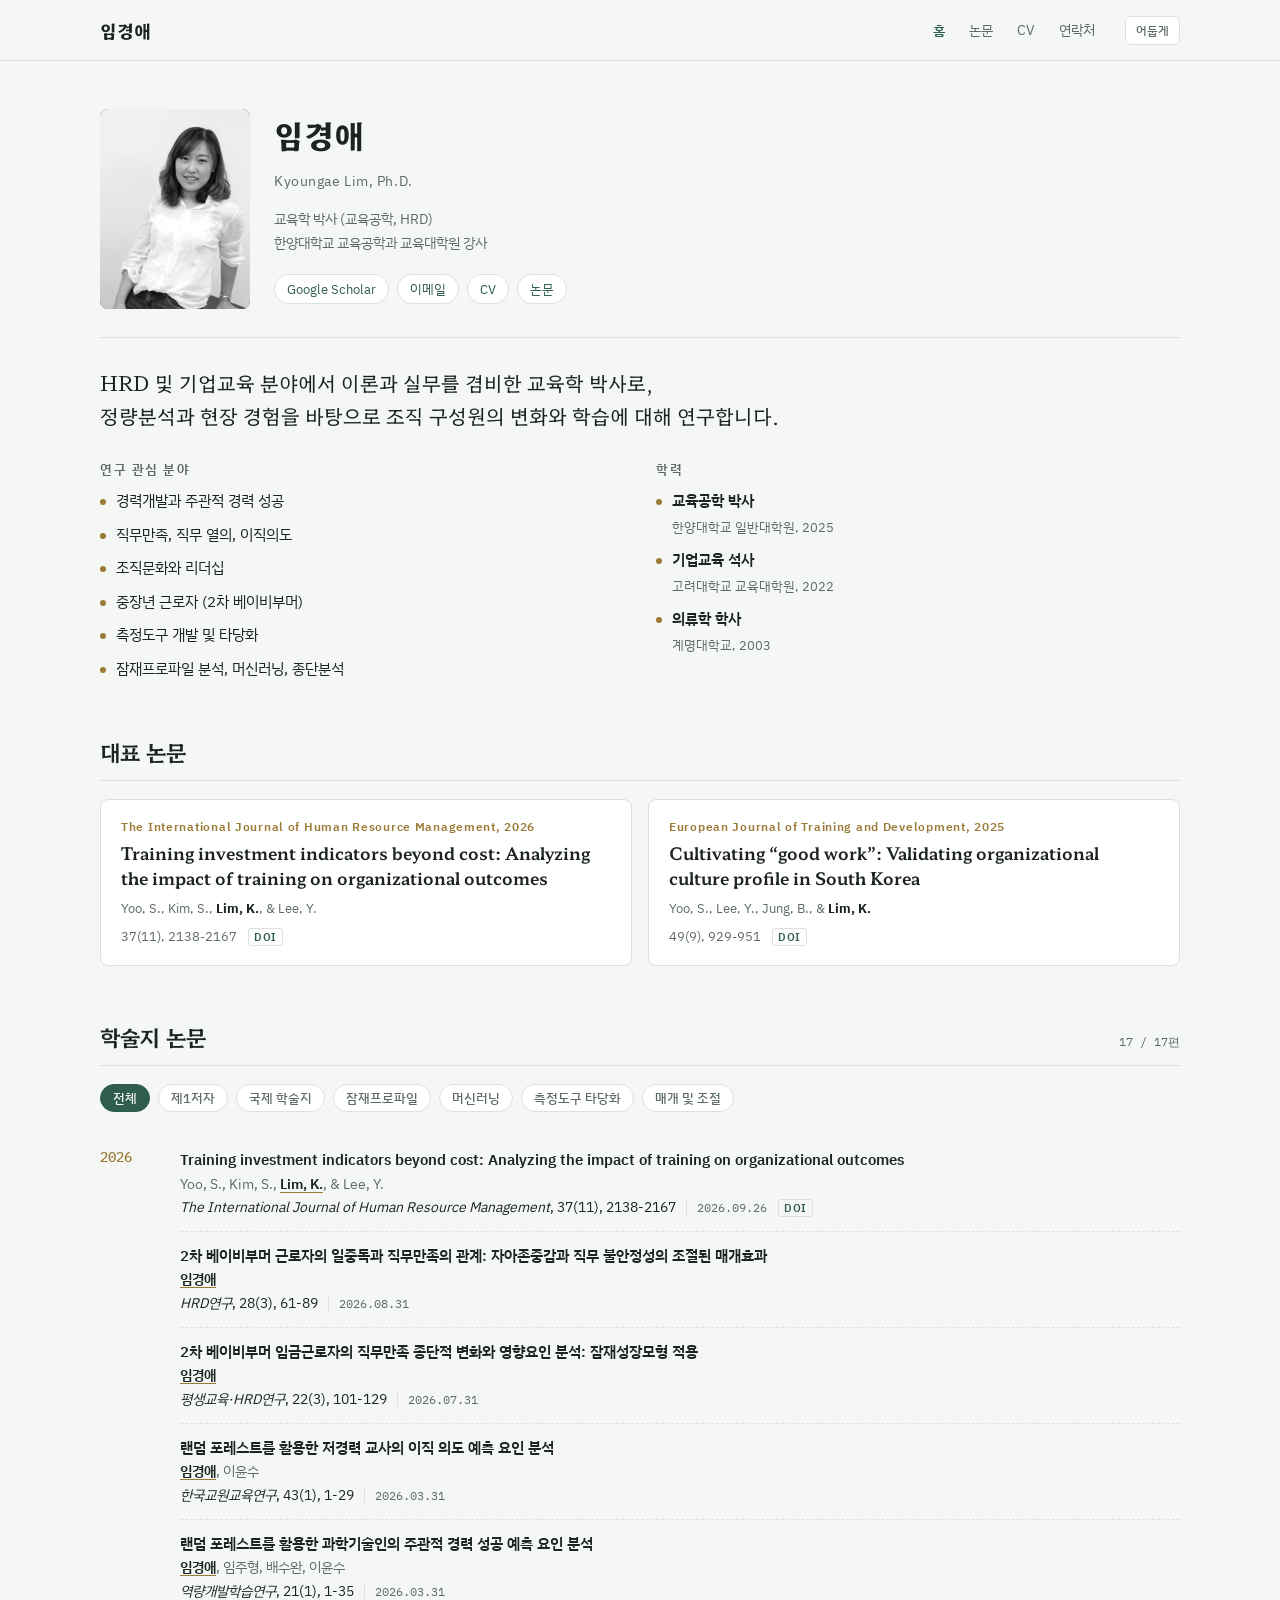
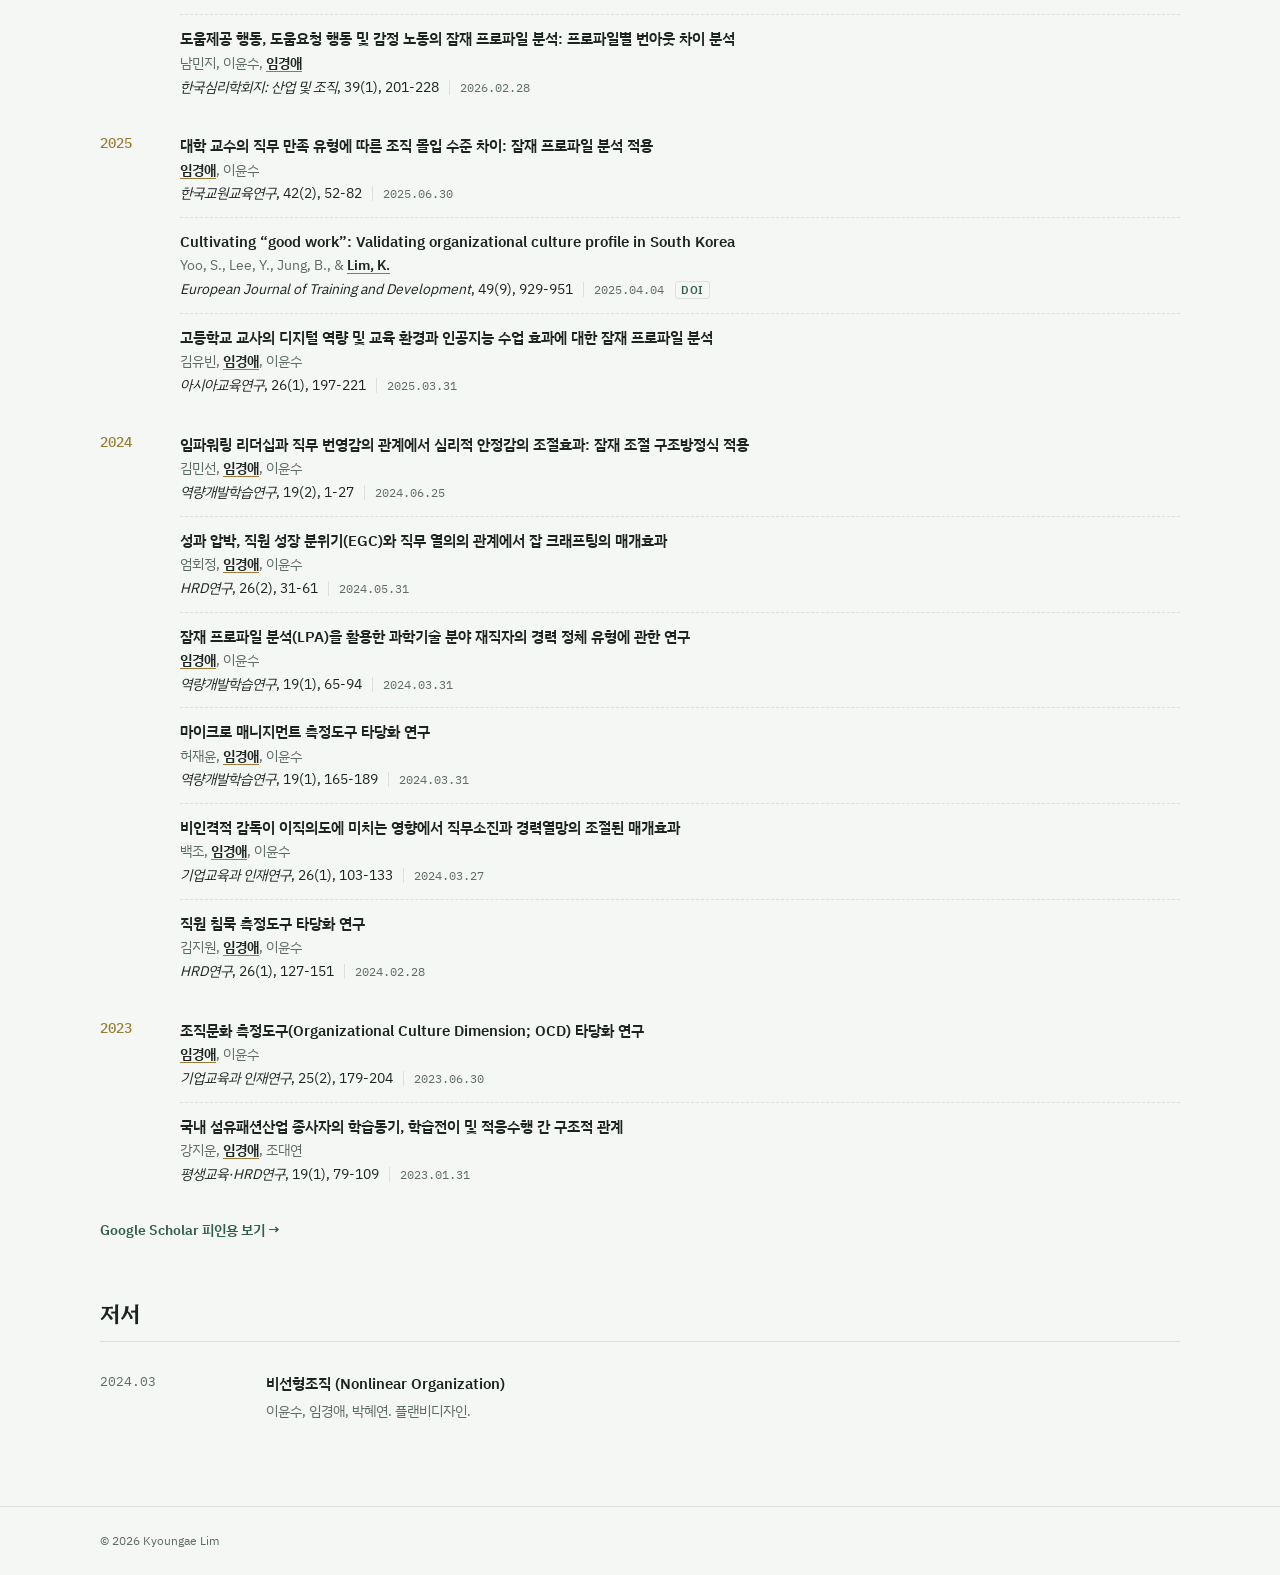
==== index.html @ 7d02fa30 "Fix international journal filter to flagged journals only Co-Authored-By: Claude Opus 5.5 <noreply@a" ====
<!doctype html>
<html lang="ko">
<head>
<meta charset="utf-8">
<meta name="viewport" content="width=device-width, initial-scale=1, viewport-fit=cover">
<title>임경애 Kyoungae Lim</title>
<meta name="description" content="임경애 박사 연구자 홈페이지. HRD, 경력개발, 조직문화를 양적 방법으로 연구합니다.">
<link rel="preconnect" href="https://fonts.googleapis.com">
<link rel="preconnect" href="https://fonts.gstatic.com" crossorigin>
<link rel="stylesheet" href="https://fonts.googleapis.com/css2?family=Hahmlet:wght@400;600;700&family=IBM+Plex+Sans+KR:wght@400;500;600&family=IBM+Plex+Mono:wght@400;500&display=swap">
<link rel="stylesheet" href="assets/style.css?v=20261023d">
</head>
<body>
<header class="site-head gutter">
  <div class="inner">
    <a class="brand" href="index.html">임경애</a>
    <nav class="menu" aria-label="주 메뉴">
      <a href="index.html" aria-current="page">홈</a>
      <a href="publications.html">논문</a>
      <a href="cv.html">CV</a>
      <a href="contact.html">연락처</a>
    </nav>
    <button class="theme-btn" id="theme-btn" type="button">어둡게</button>
  </div>
</header>

<main class="gutter">
  <div class="inner stack">
    <div class="hero">
      <div class="card">
        <div class="photo"><img src="assets/me.jpg?v=20261023d" alt="임경애 사진"></div>
        <h1>임경애</h1>
        <div class="en">Kyoungae Lim, Ph.D.</div>
        <p class="role">교육학 박사 (교육공학, HRD)<br>한양대학교 교육공학과 교육대학원 강사</p>
        <div class="links">
          <a href="https://scholar.google.com/citations?hl=ko&amp;user=kr7vKHcAAAAJ" target="_blank" rel="noopener">Google Scholar</a>
          <a href="contact.html">이메일</a>
          <a href="cv.html">CV</a>
          <a href="publications.html">논문</a>
        </div>
      </div>

      <div class="bio">
        <p class="lead">HRD 및 기업교육 분야에서 이론과 실무를 겸비한 교육학 박사로,<br>정량분석과 현장 경험을 바탕으로 조직 구성원의 변화와 학습에 대해 연구합니다.</p>
        <div class="two">
          <div>
            <h3>연구 관심 분야</h3>
            <ul class="plain">
              <li>경력개발과 주관적 경력 성공</li>
              <li>직무만족, 직무 열의, 이직의도</li>
              <li>조직문화와 리더십</li>
              <li>중장년 근로자 (2차 베이비부머)</li>
              <li>측정도구 개발 및 타당화</li>
              <li>잠재프로파일 분석, 머신러닝, 종단분석</li>
            </ul>
          </div>
          <div>
            <h3>학력</h3>
            <ul class="plain edu">
              <li><b>교육공학 박사</b><span>한양대학교 일반대학원, 2025</span></li>
              <li><b>기업교육 석사</b><span>고려대학교 교육대학원, 2022</span></li>
              <li><b>의류학 학사</b><span>계명대학교, 2003</span></li>
            </ul>
          </div>
        </div>
      </div>
    </div>

    <section id="featured-pubs">
      <h2>대표 논문</h2>
      <div class="featured" id="featured"></div>
    </section>

    <section id="all-pubs">
      <h2>학술지 논문 <span class="count" id="pub-count"></span></h2>
      <div class="filters" role="group" aria-label="논문 거르기" id="filters"></div>
      <div id="pub-list"></div>
      <a class="more" href="https://scholar.google.com/citations?hl=ko&amp;user=kr7vKHcAAAAJ" target="_blank" rel="noopener">Google Scholar 피인용 보기 →</a>
    </section>

    <section id="books">
      <h2>저서</h2>
      <ul class="rows">
        <li class="row"><div class="when">2024.03</div><div class="what"><b>비선형조직 (Nonlinear Organization)</b><p>이윤수, 임경애, 박혜연. 플랜비디자인.</p></div></li>
      </ul>
    </section>

  </div>
</main>

<footer class="site-foot gutter"><div class="inner">© 2026 Kyoungae Lim</div></footer>
<script src="assets/site.js?v=20261023d"></script>
</body>
</html>
---- assets/style.css ----
/* 임경애 연구자 홈페이지 공통 스타일
   Layout: 상단 고정 메뉴 + 페이지별 본문, 홈은 왼쪽 프로필 카드와 오른쪽 소개 */
:root{
  --bg:#f5f7f5; --surface:#ffffff; --fg:#1b2420; --muted:#5d6b65; --line:#dbe2de;
  --accent:#2f5d50; --accent-soft:#e3ece8; --mark:#9a7a35;
  --display:"Hahmlet","Nanum Myeongjo",Georgia,serif;
  --body:"IBM Plex Sans KR","Apple SD Gothic Neo","Malgun Gothic",system-ui,sans-serif;
  --mono:"IBM Plex Mono",ui-monospace,Consolas,monospace;
}
@media (prefers-color-scheme:dark){:root:not([data-theme="light"]){
  --bg:#121815; --surface:#18201c; --fg:#e4ebe7; --muted:#9aaaa2; --line:#2a3530;
  --accent:#8cc4b2; --accent-soft:#1f2e28; --mark:#d2b06a; color-scheme:dark}}
:root[data-theme="dark"]{
  --bg:#121815; --surface:#18201c; --fg:#e4ebe7; --muted:#9aaaa2; --line:#2a3530;
  --accent:#8cc4b2; --accent-soft:#1f2e28; --mark:#d2b06a; color-scheme:dark}

*{box-sizing:border-box}
html{-webkit-text-size-adjust:100%}
body{margin:0;background:var(--bg);color:var(--fg);font-family:var(--body);font-size:15px;line-height:1.7}
img{max-width:100%}
a{color:var(--accent)}
a:focus-visible,button:focus-visible{outline:2px solid var(--accent);outline-offset:2px;border-radius:3px}
.gutter{padding-left:max(16px,env(safe-area-inset-left,0px));padding-right:max(16px,env(safe-area-inset-right,0px))}
.inner{max-width:1080px;margin:0 auto}

/* 상단 메뉴 */
.site-head{position:sticky;top:0;z-index:5;background:var(--bg);border-bottom:1px solid var(--line);padding-top:env(safe-area-inset-top,0px)}
.site-head .inner{display:flex;align-items:center;gap:20px;min-height:60px;flex-wrap:wrap}
.brand{font-family:var(--display);font-weight:700;font-size:18px;color:var(--fg);text-decoration:none}
.menu{display:flex;gap:4px;margin-left:auto;flex-wrap:wrap}
.menu a{color:var(--muted);text-decoration:none;font-size:14px;padding:6px 10px;border-radius:6px}
.menu a:hover{color:var(--fg);background:var(--accent-soft)}
.menu a[aria-current="page"]{color:var(--accent);font-weight:600}
.theme-btn{border:1px solid var(--line);background:var(--surface);color:var(--muted);border-radius:6px;font:500 12px var(--body);padding:5px 10px;cursor:pointer}
.theme-btn:hover{color:var(--accent);border-color:var(--accent)}

main{padding-block:48px 72px}
.page-title{margin:0 0 8px;font-family:var(--display);font-size:32px;font-weight:700;text-wrap:balance}
.page-sub{margin:0 0 36px;color:var(--muted)}
h2{margin:0 0 18px;font-family:var(--display);font-size:22px;font-weight:600;display:flex;align-items:baseline;gap:12px;padding-bottom:10px;border-bottom:1px solid var(--line);text-wrap:balance}
h2 .count{margin-left:auto;font:400 12px var(--mono);color:var(--muted)}
.stack{display:flex;flex-direction:column;gap:52px}

/* 홈: 위쪽 가로 프로필 띠 + 아래 논문 */
.hero{display:grid;grid-template-columns:minmax(0,1fr);gap:28px}
.card{display:grid;grid-template-columns:150px minmax(0,1fr);column-gap:24px;row-gap:4px;align-items:center;padding-bottom:28px;border-bottom:1px solid var(--line)}
.card .photo{grid-row:span 4}
.card .links{justify-content:flex-start}
.photo{width:150px;height:200px;border-radius:8px;object-fit:cover;background:var(--accent);color:var(--bg);display:grid;place-items:center;font-family:var(--display);font-size:44px;font-weight:700;overflow:hidden}
.photo img{width:100%;height:100%;object-fit:cover;object-position:center top}
.card h1{margin:0;font-family:var(--display);font-size:32px;line-height:1.25;display:flex;align-items:baseline;gap:12px;flex-wrap:wrap}
.card .en{color:var(--muted);font-size:14px;letter-spacing:.04em}
.card .role{margin:0;font-size:14px;color:var(--muted)}
.links{display:flex;flex-wrap:wrap;justify-content:center;gap:8px;margin-top:4px}
.links a{font-size:13px;text-decoration:none;border:1px solid var(--line);background:var(--surface);border-radius:999px;padding:3px 12px}
.links a:hover{border-color:var(--accent)}
.bio p{margin:0 0 14px;max-width:38em;font-size:16px}
.bio .lead{font-family:var(--display);font-size:20px;line-height:1.65}
.two{display:grid;grid-template-columns:1fr 1fr;gap:32px;margin-top:28px}
.two h3{margin:0 0 10px;font:600 13px var(--body);letter-spacing:.12em;color:var(--muted)}
.plain{list-style:none;margin:0;padding:0;display:flex;flex-direction:column;gap:8px}
.plain li{padding-left:16px;position:relative}
.plain li::before{content:"";position:absolute;left:0;top:.75em;width:6px;height:6px;border-radius:50%;background:var(--mark)}
.edu li b{display:block;font-weight:600}
.edu li span{font-size:13px;color:var(--muted)}
.research{display:grid;grid-template-columns:repeat(2,minmax(0,1fr));gap:16px}
.research article{background:var(--surface);border:1px solid var(--line);border-radius:8px;padding:18px 20px}
.research h3{margin:0 0 6px;font-family:var(--display);font-size:17px;font-weight:600}
.research p{margin:0;font-size:14px;color:var(--muted)}
.more{display:inline-block;margin-top:14px;font-size:14px;font-weight:600;text-decoration:none}

/* 논문 */
.filters{display:flex;flex-wrap:wrap;gap:8px;margin-bottom:18px}
.chip{font:500 13px var(--body);border:1px solid var(--line);background:var(--surface);color:var(--muted);border-radius:999px;padding:4px 12px;cursor:pointer}
.chip[aria-pressed="true"]{background:var(--accent);border-color:var(--accent);color:var(--bg)}
.year-group{display:grid;grid-template-columns:64px minmax(0,1fr);gap:16px;padding-block:6px}
.year{font:500 14px var(--mono);color:var(--mark);padding-top:12px}
.pubs{list-style:none;margin:0;padding:0;display:flex;flex-direction:column}
.pub{padding:12px 0;border-bottom:1px dashed var(--line)}
.pub:last-child{border-bottom:0}
.pub .t{font-weight:600;line-height:1.55}
.pub .a{font-size:14px;color:var(--muted)}
.pub .a strong{color:var(--fg);font-weight:600;text-decoration:underline;text-decoration-color:var(--mark);text-underline-offset:3px}
.pub .j{font-size:14px;font-variant-numeric:tabular-nums}
.pub .d{font:400 12px var(--mono);color:var(--muted);margin-left:10px;padding-left:10px;border-left:1px solid var(--line)}
.doi{font:600 11px var(--body);letter-spacing:.06em;text-decoration:none;margin-left:8px;border:1px solid var(--line);border-radius:3px;padding:0 5px}
.doi:hover{border-color:var(--accent)}
.tags{display:inline-flex;gap:6px;flex-wrap:wrap;margin-left:6px;vertical-align:1px}
.tag{font:500 11px var(--body);color:var(--accent);background:var(--accent-soft);padding:1px 7px;border-radius:3px}
.featured{display:grid;grid-template-columns:repeat(2,minmax(0,1fr));gap:16px}
.featured article{border:1px solid var(--line);border-radius:8px;background:var(--surface);padding:18px 20px;display:flex;flex-direction:column;gap:6px}
.featured .jn{font:600 12px var(--body);letter-spacing:.06em;color:var(--mark)}
.featured .t{font-family:var(--display);font-weight:600;font-size:17px;line-height:1.45}
.featured .a{font-size:13px;color:var(--muted)}
.featured .a strong{color:var(--fg)}
.empty{color:var(--muted);font-size:14px;padding:12px 0}

/* CV 목록 */
.rows{list-style:none;margin:0;padding:0;display:flex;flex-direction:column}
.row{display:grid;grid-template-columns:150px minmax(0,1fr);gap:16px;padding:11px 0;border-bottom:1px solid var(--line)}
.row:last-child{border-bottom:0}
.when{font:400 13px var(--mono);color:var(--muted);padding-top:2px;font-variant-numeric:tabular-nums}
.what b{font-weight:600}
.what p{margin:2px 0 0;font-size:14px;color:var(--muted)}
.what ul{margin:4px 0 0;padding-left:18px;font-size:14px;color:var(--muted)}
.badge{font:500 11px var(--body);color:var(--mark);border:1px solid var(--mark);border-radius:3px;padding:0 6px;margin-left:6px;vertical-align:2px;white-space:nowrap}
.cv-layout{display:grid;grid-template-columns:180px minmax(0,1fr);gap:48px}
.toc{position:sticky;top:84px;align-self:start}
.toc ul{list-style:none;margin:0;padding:0;border-left:1px solid var(--line)}
.toc a{display:block;padding:3px 0 3px 14px;margin-left:-1px;border-left:2px solid transparent;color:var(--muted);text-decoration:none;font-size:14px}
.toc a:hover{color:var(--fg);border-left-color:var(--accent)}
section{scroll-margin-top:84px}

/* 연락처 */
.contact-box{display:flex;flex-direction:column;gap:14px;max-width:560px}
.contact-row{display:grid;grid-template-columns:90px minmax(0,1fr);gap:12px;align-items:center;padding:14px 18px;border:1px solid var(--line);border-radius:8px;background:var(--surface)}
.contact-row .k{font:600 12px var(--body);letter-spacing:.1em;color:var(--muted)}
.contact-row .v{font-family:var(--mono);font-size:14px;display:flex;gap:10px;align-items:center;flex-wrap:wrap;word-break:break-all}
.copy{font:500 11px var(--body);border:1px solid var(--line);background:var(--bg);color:var(--muted);border-radius:4px;padding:2px 8px;cursor:pointer}
.copy:hover{color:var(--accent);border-color:var(--accent)}

.site-foot{border-top:1px solid var(--line);padding-block:24px;font-size:12px;color:var(--muted)}

@media (max-width:860px){
  .cv-layout{grid-template-columns:minmax(0,1fr);gap:24px}
  .toc{position:static}
  .toc ul{display:flex;flex-wrap:wrap;gap:6px;border-left:0}
  .toc a{border:1px solid var(--line);border-radius:999px;padding:2px 10px;margin:0;font-size:13px}
}
@media (max-width:600px){
  .two,.research,.featured{grid-template-columns:minmax(0,1fr)}
  .card{grid-template-columns:96px minmax(0,1fr);column-gap:16px}
  .photo{width:96px;height:128px}
  .card h1{font-size:26px}
  .row{grid-template-columns:minmax(0,1fr);gap:2px}
  .year-group{grid-template-columns:minmax(0,1fr);gap:0}
  .year{padding-top:4px}
  .menu{margin-left:0;width:100%}
  .site-head .inner{padding-block:8px;gap:4px}
  .page-title{font-size:28px}
}
@media (prefers-reduced-motion:no-preference){html{scroll-behavior:smooth}}
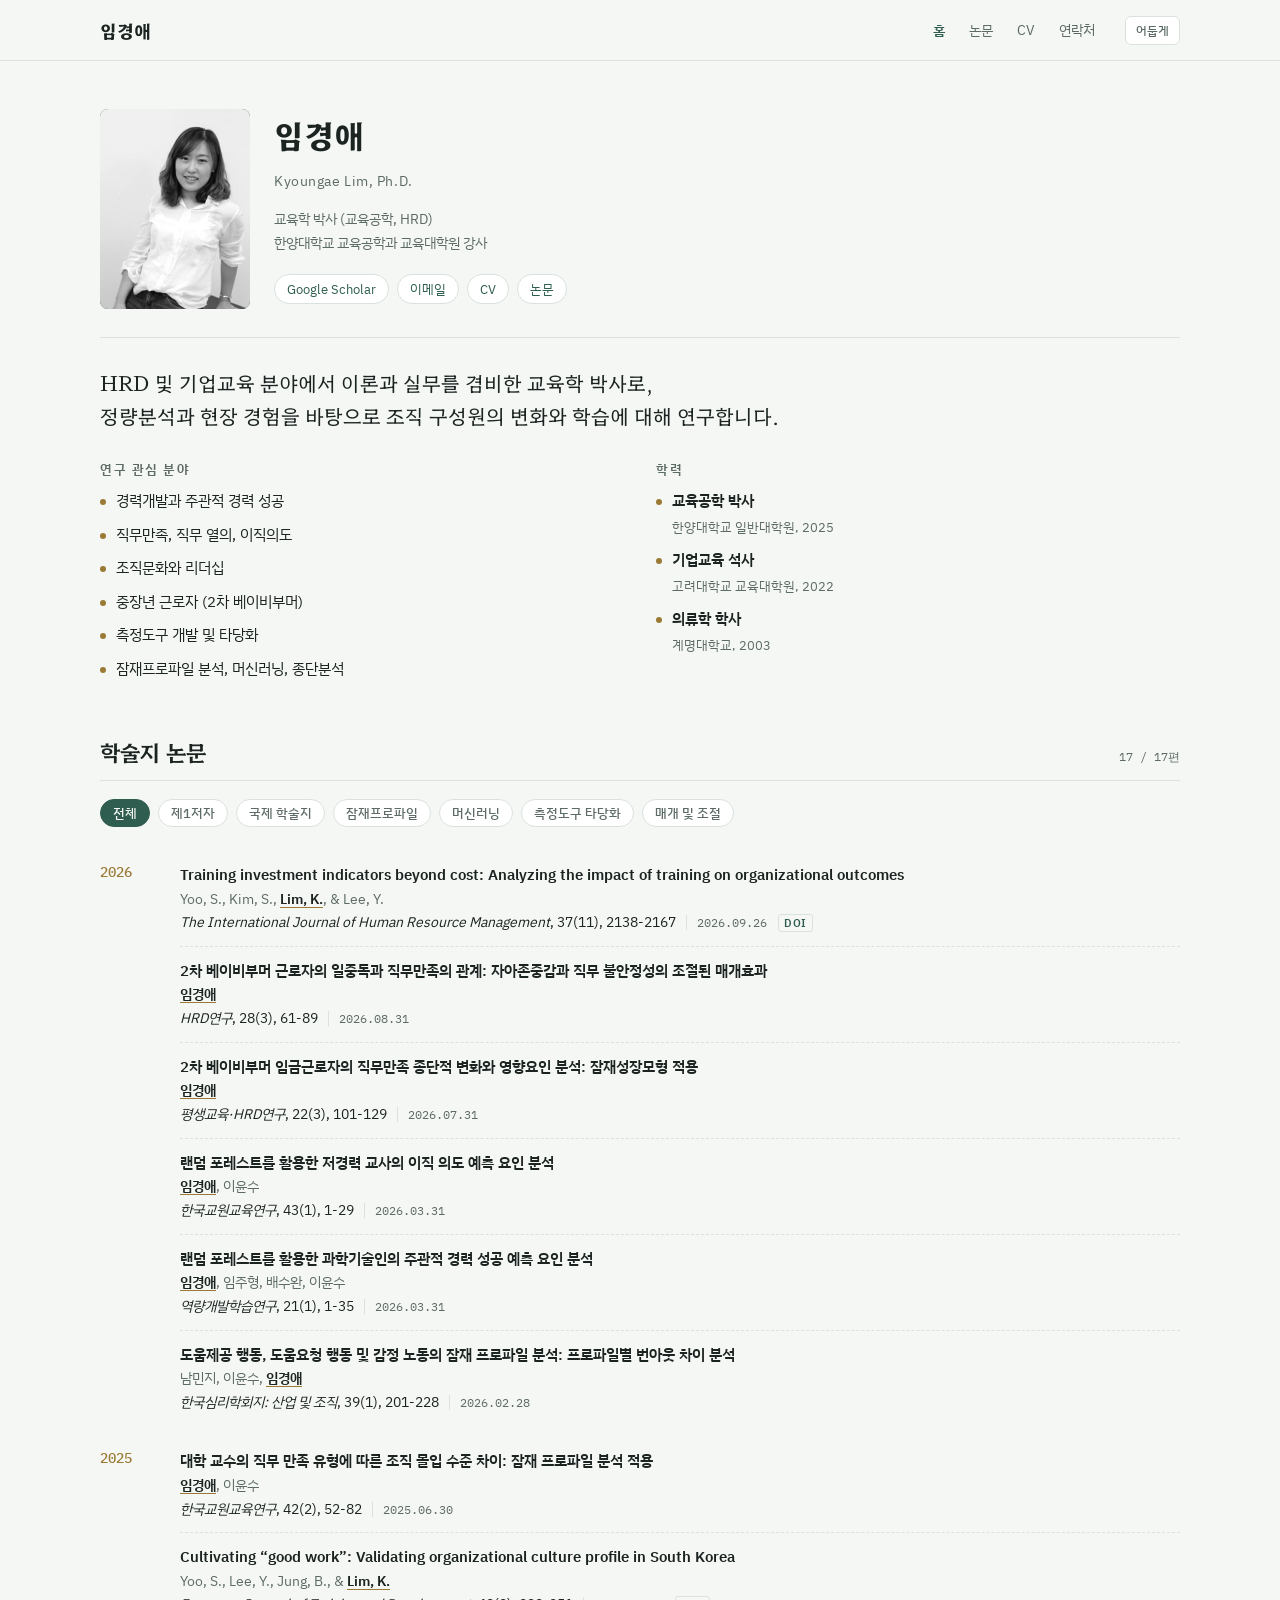
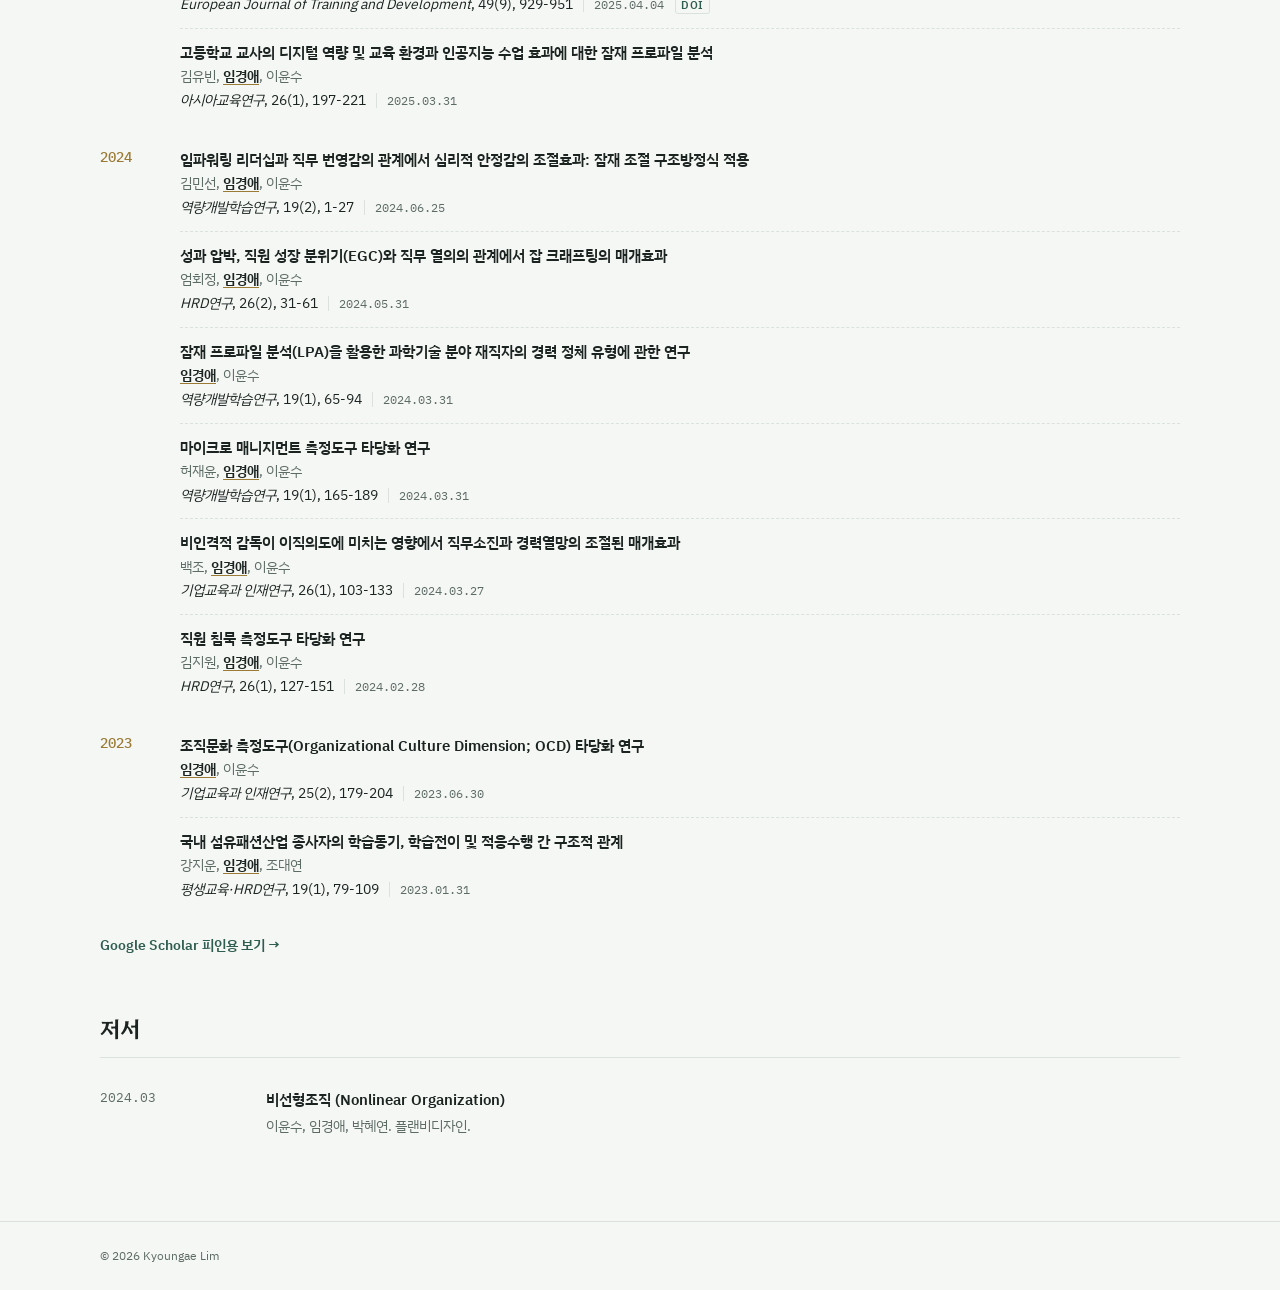
==== commit 37787f75: "Remove featured publications section from home Co-Authored-By: Claude Opus 5.5 <noreply@anthropic.co" ====
--- a/index.html
+++ b/index.html
@@ -66,11 +66,6 @@
       </div>
     </div>
 
-    <section id="featured-pubs">
-      <h2>대표 논문</h2>
-      <div class="featured" id="featured"></div>
-    </section>
-
     <section id="all-pubs">
       <h2>학술지 논문 <span class="count" id="pub-count"></span></h2>
       <div class="filters" role="group" aria-label="논문 거르기" id="filters"></div>
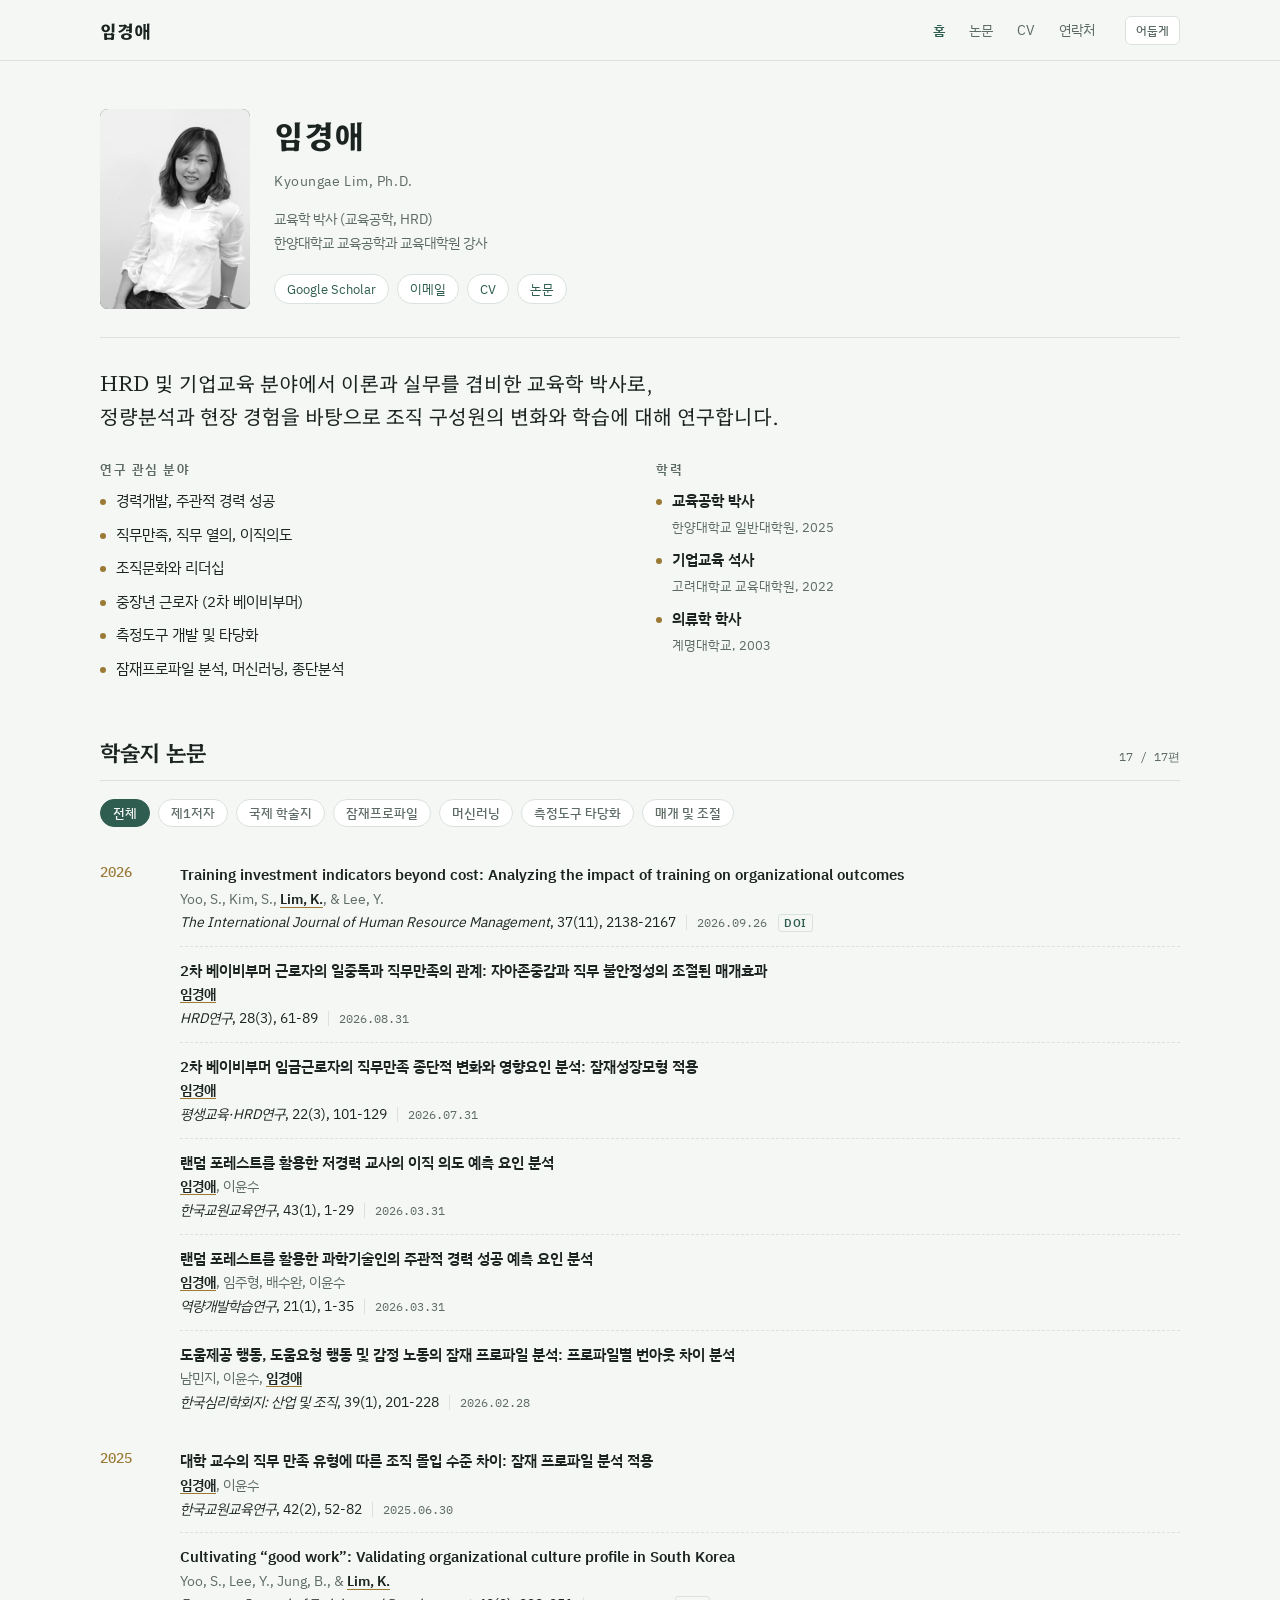
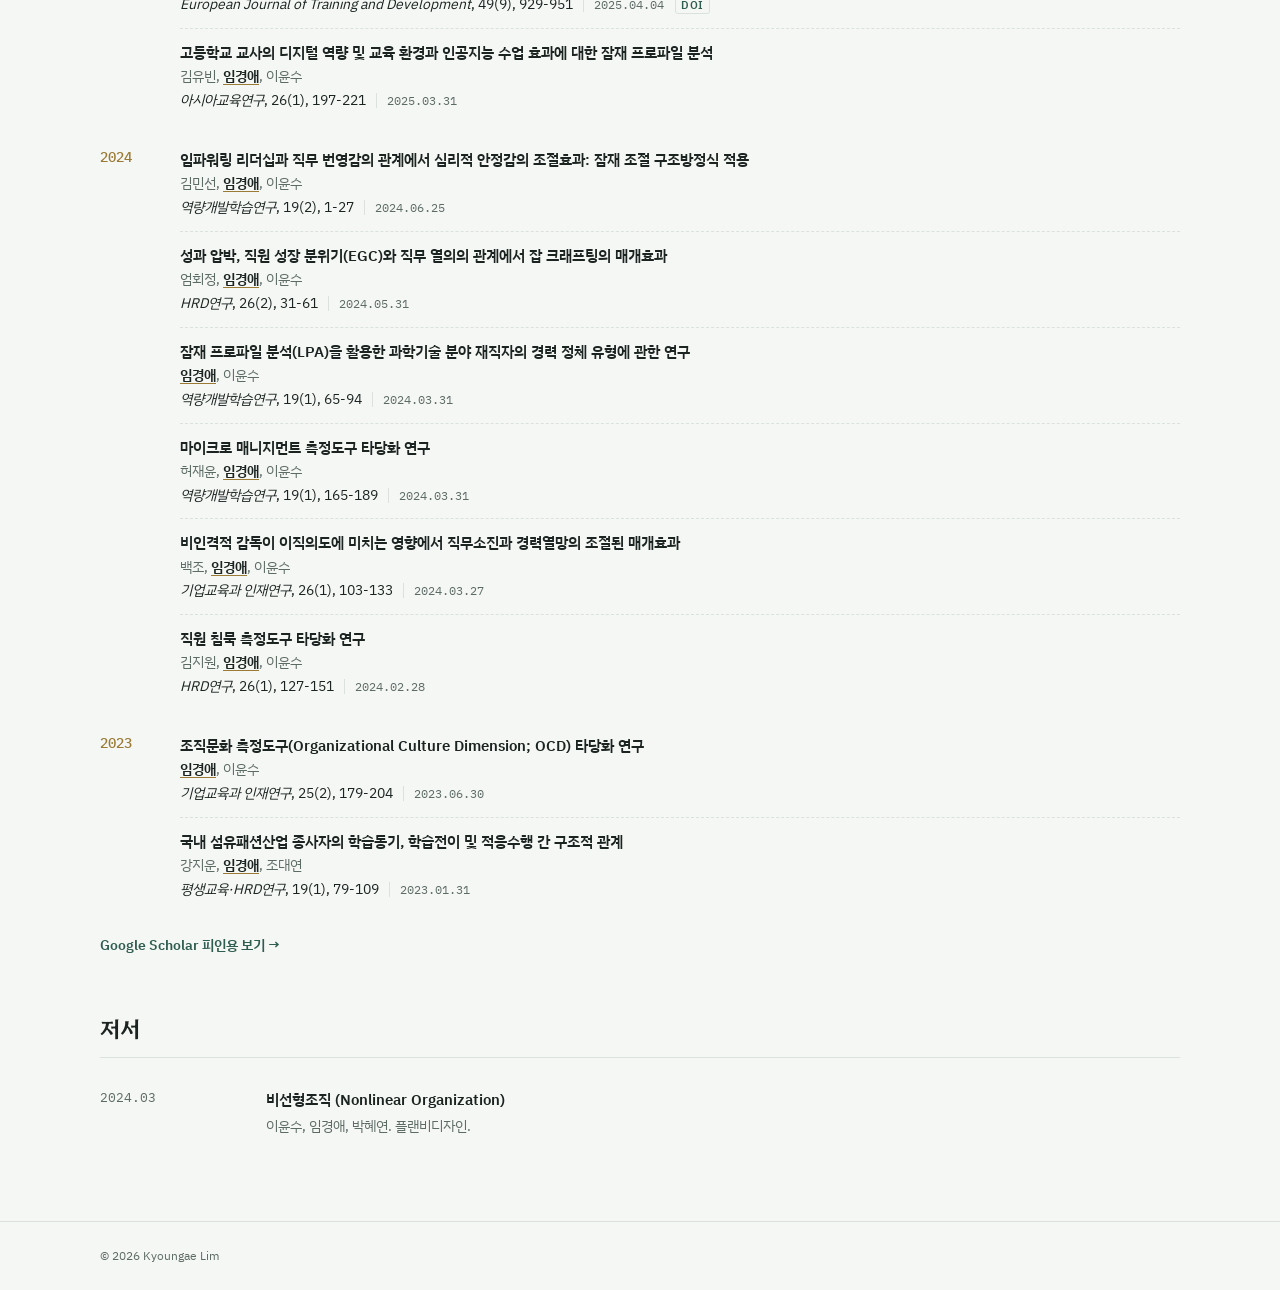
==== commit e08a9424: "Update index.html" ====
--- a/index.html
+++ b/index.html
@@ -46,7 +46,7 @@
           <div>
             <h3>연구 관심 분야</h3>
             <ul class="plain">
-              <li>경력개발과 주관적 경력 성공</li>
+              <li>경력개발, 주관적 경력 성공</li>
               <li>직무만족, 직무 열의, 이직의도</li>
               <li>조직문화와 리더십</li>
               <li>중장년 근로자 (2차 베이비부머)</li>
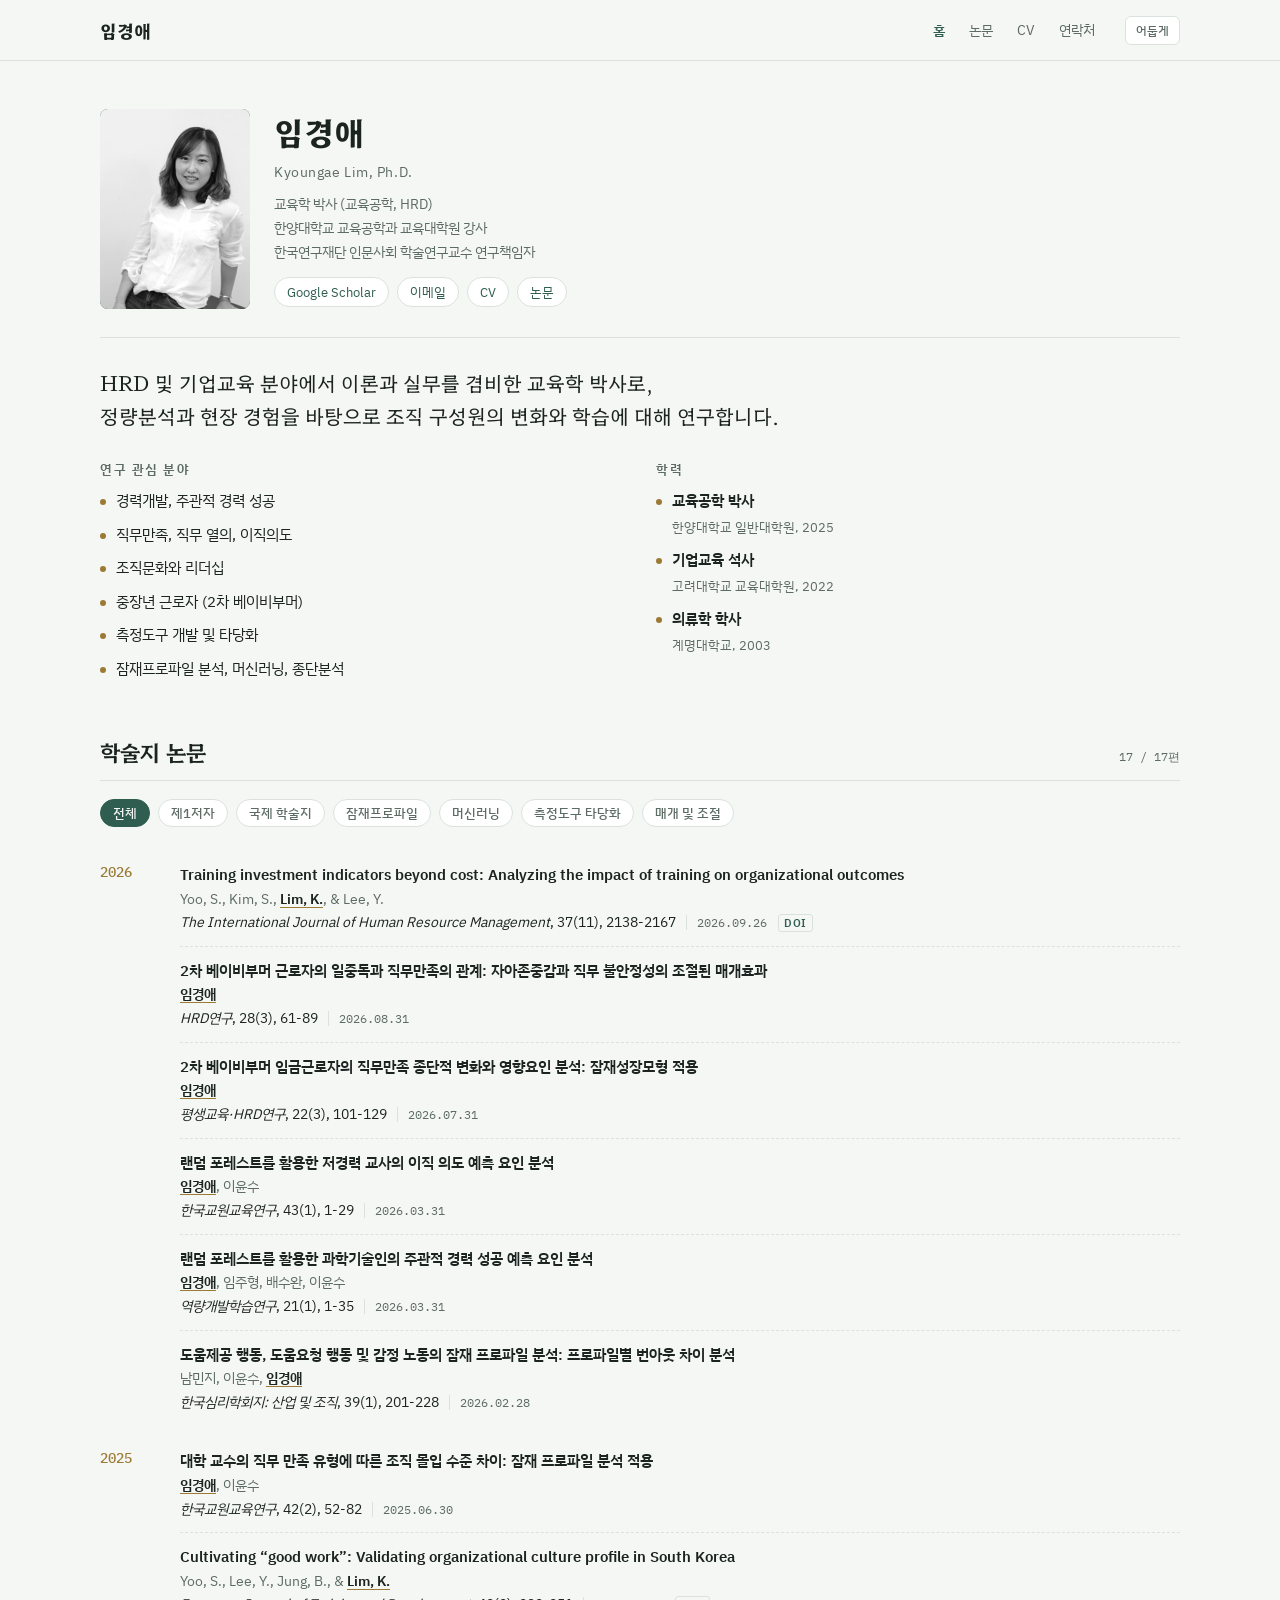
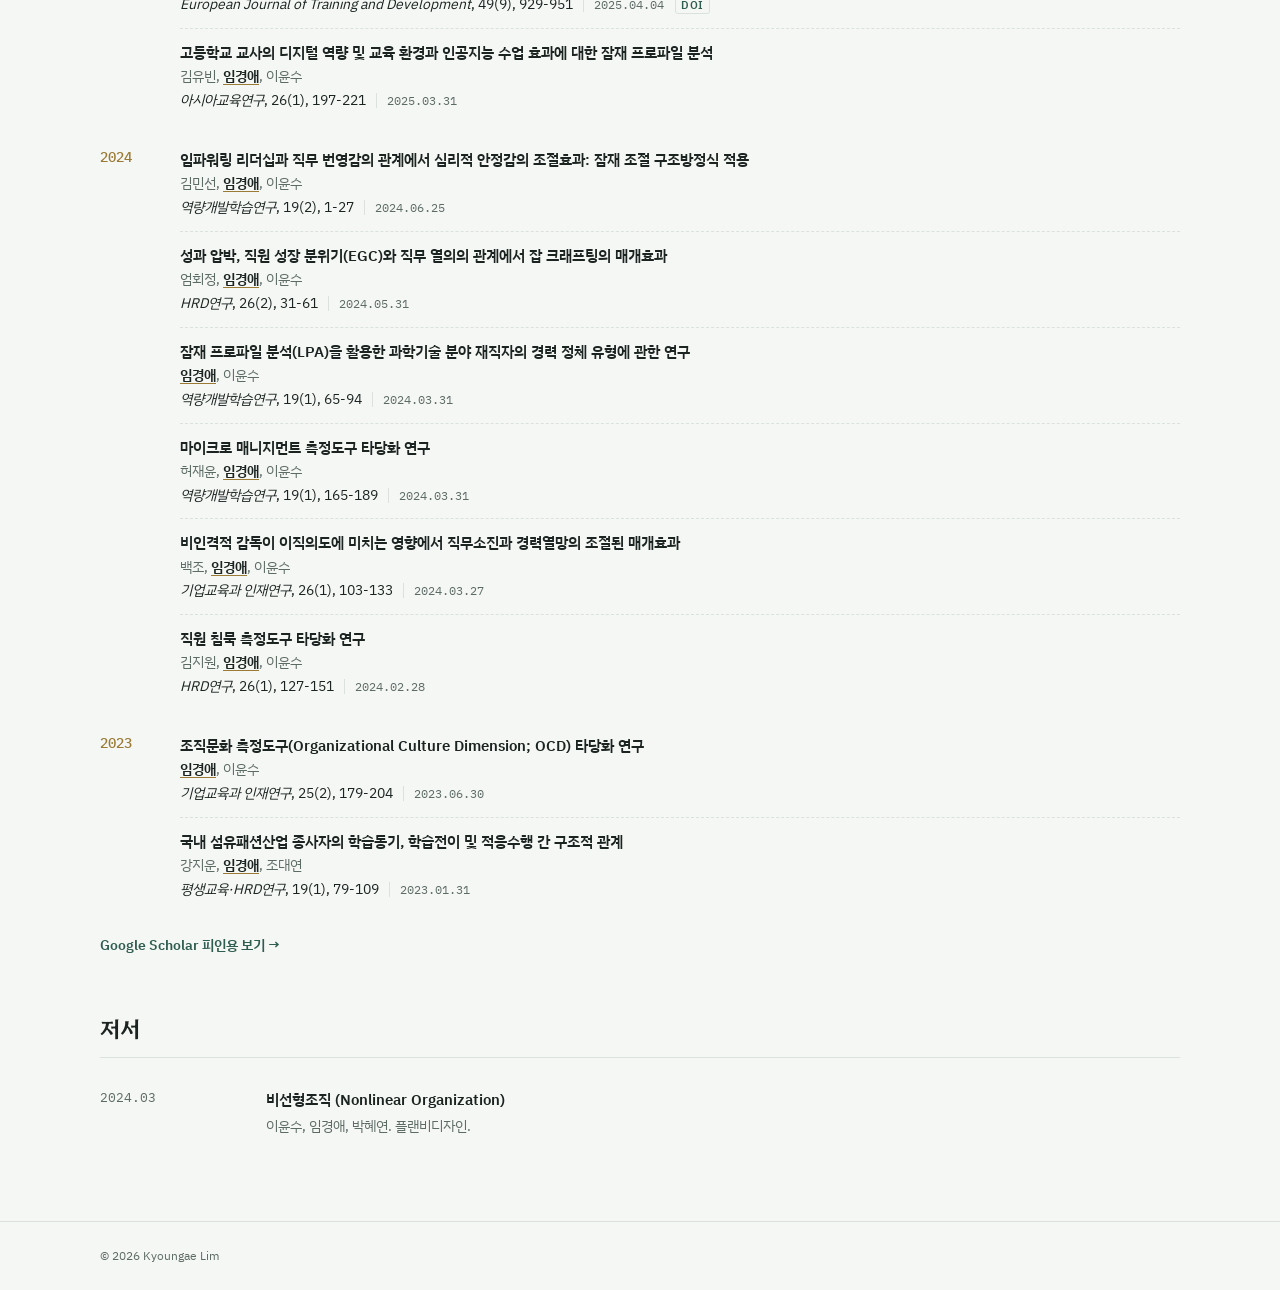
==== commit b86547d3: "Update index.html" ====
--- a/index.html
+++ b/index.html
@@ -31,7 +31,7 @@
         <div class="photo"><img src="assets/me.jpg?v=20261023d" alt="임경애 사진"></div>
         <h1>임경애</h1>
         <div class="en">Kyoungae Lim, Ph.D.</div>
-        <p class="role">교육학 박사 (교육공학, HRD)<br>한양대학교 교육공학과 교육대학원 강사</p>
+        <p class="role">교육학 박사 (교육공학, HRD)<br>한양대학교 교육공학과 교육대학원 강사<br>한국연구재단 인문사회 학술연구교수 연구책임자</p>
         <div class="links">
           <a href="https://scholar.google.com/citations?hl=ko&amp;user=kr7vKHcAAAAJ" target="_blank" rel="noopener">Google Scholar</a>
           <a href="contact.html">이메일</a>
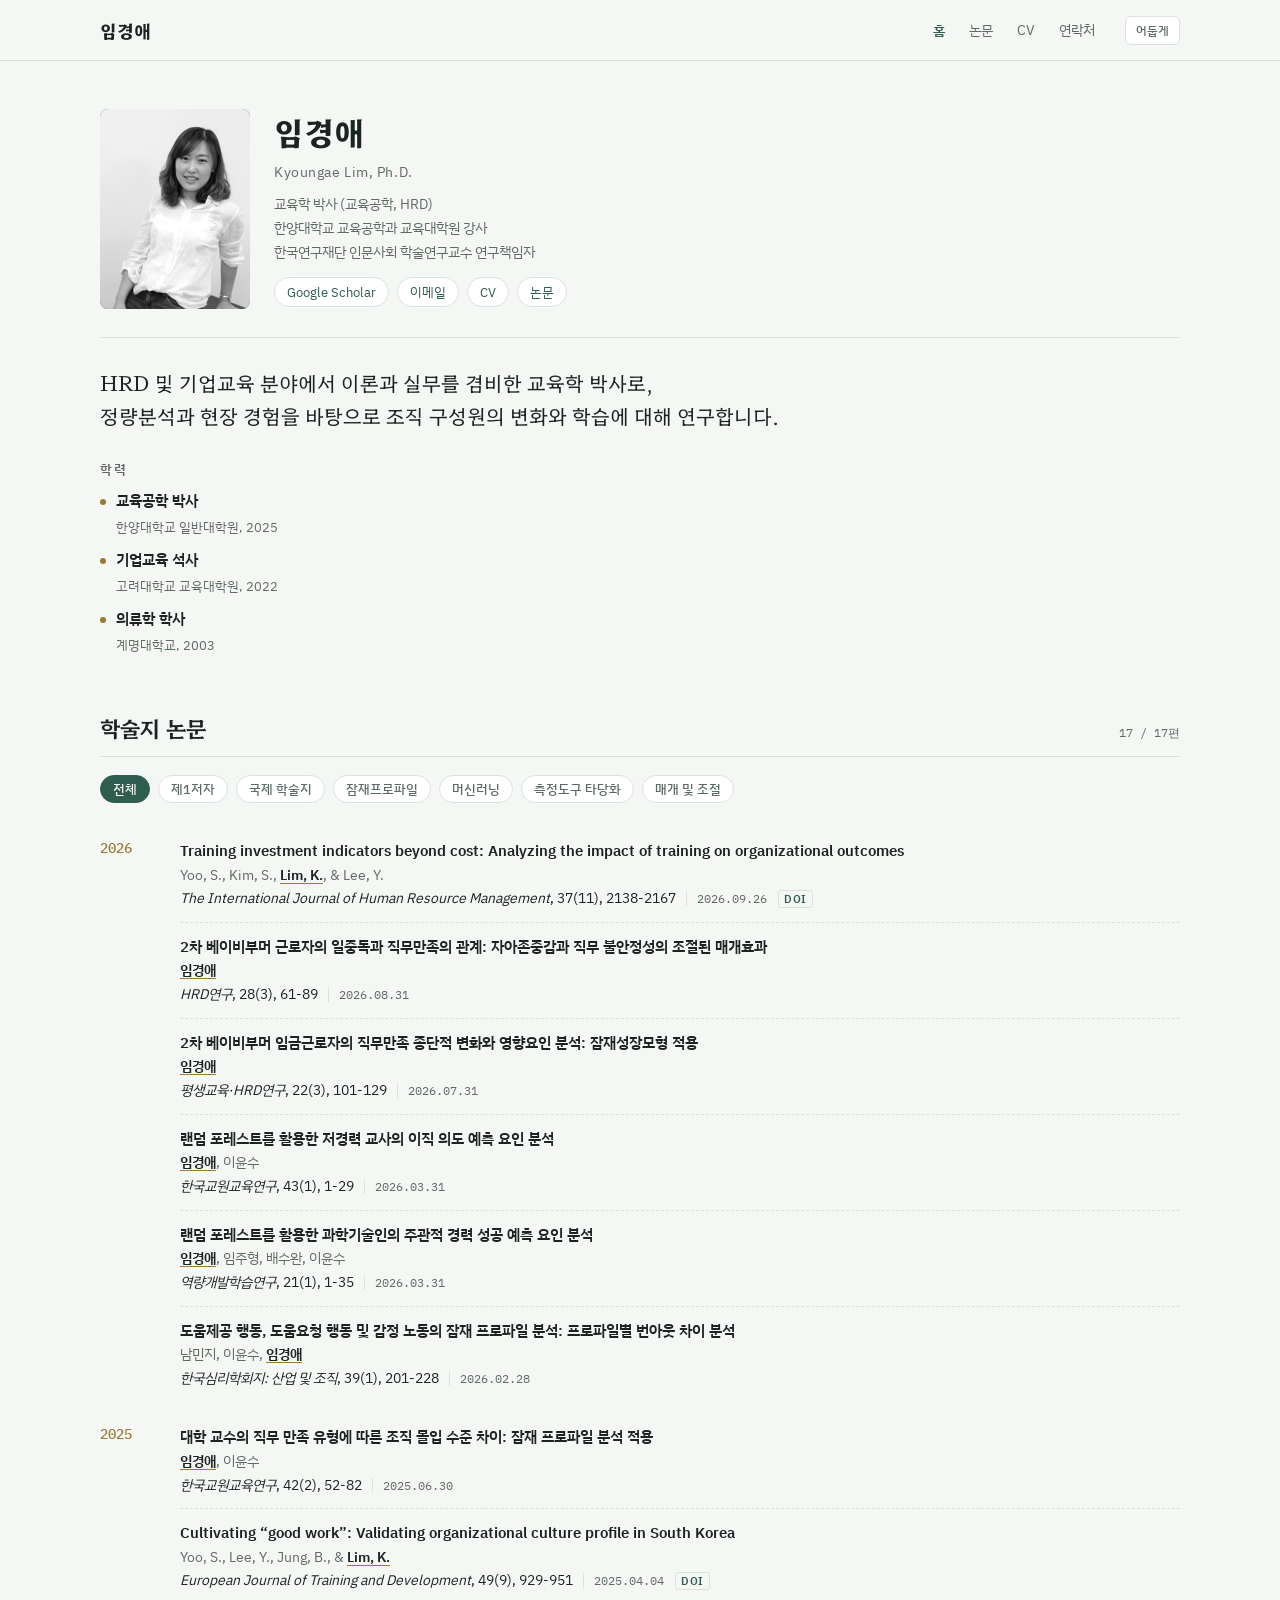
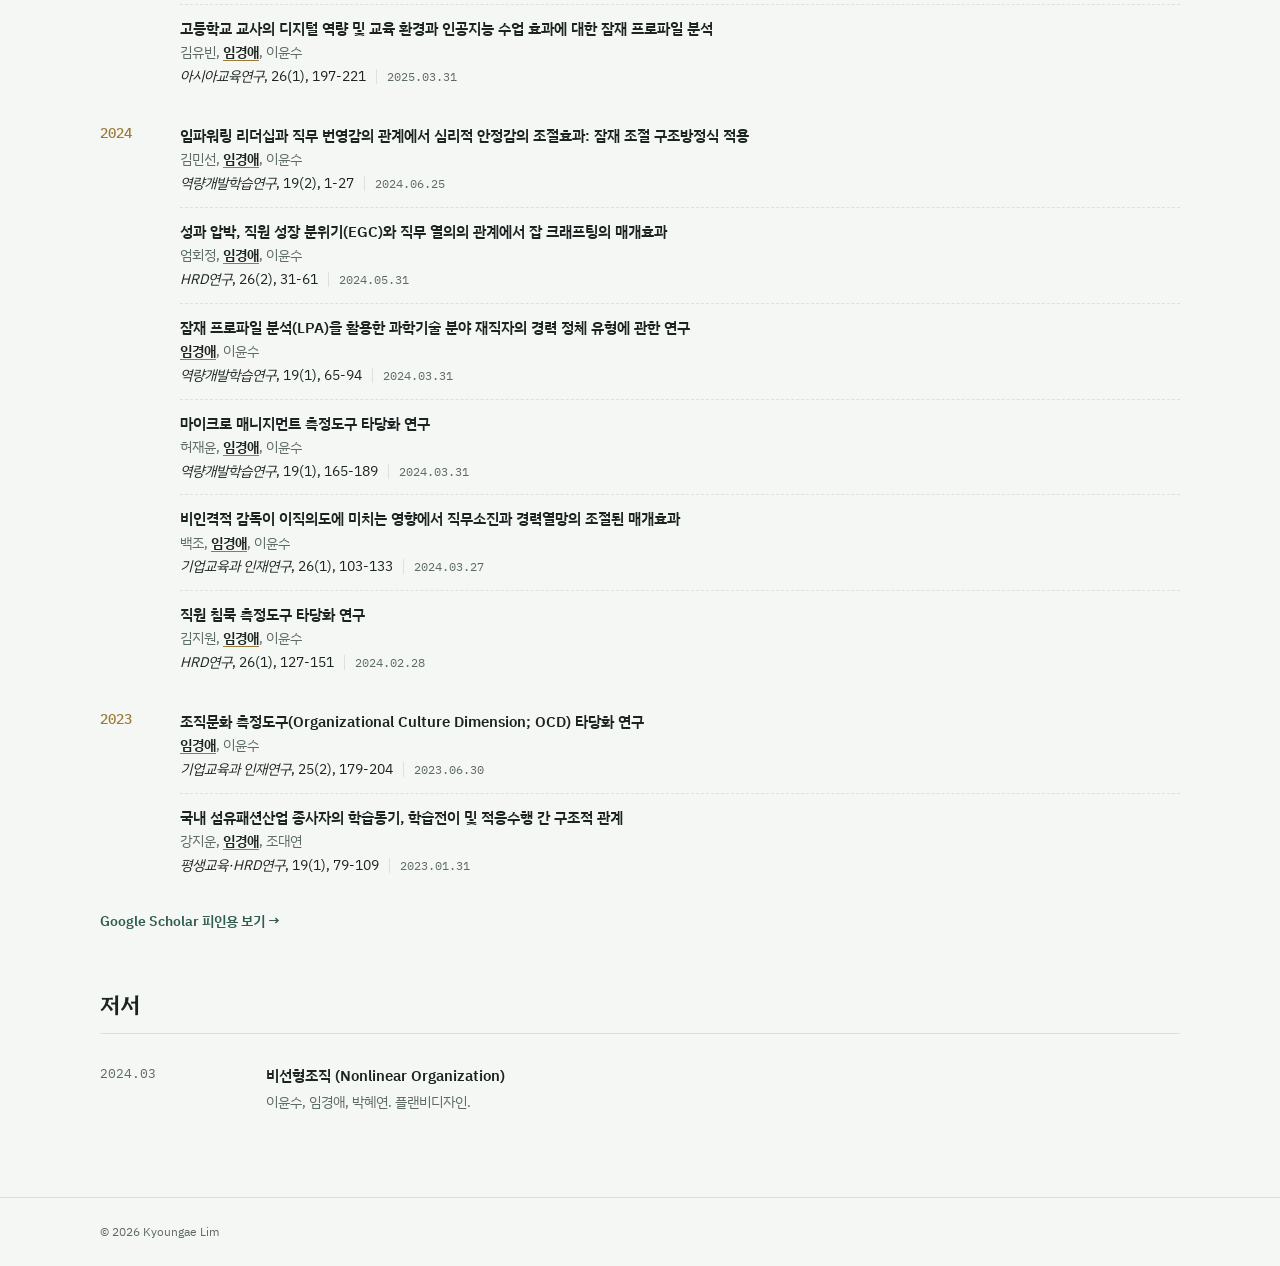
==== commit 18e87156: "Remove research interests section from home Co-Authored-By: Claude Opus 5.5 <noreply@anthropic.com>" ====
--- a/index.html
+++ b/index.html
@@ -44,17 +44,6 @@
         <p class="lead">HRD 및 기업교육 분야에서 이론과 실무를 겸비한 교육학 박사로,<br>정량분석과 현장 경험을 바탕으로 조직 구성원의 변화와 학습에 대해 연구합니다.</p>
         <div class="two">
           <div>
-            <h3>연구 관심 분야</h3>
-            <ul class="plain">
-              <li>경력개발, 주관적 경력 성공</li>
-              <li>직무만족, 직무 열의, 이직의도</li>
-              <li>조직문화와 리더십</li>
-              <li>중장년 근로자 (2차 베이비부머)</li>
-              <li>측정도구 개발 및 타당화</li>
-              <li>잠재프로파일 분석, 머신러닝, 종단분석</li>
-            </ul>
-          </div>
-          <div>
             <h3>학력</h3>
             <ul class="plain edu">
               <li><b>교육공학 박사</b><span>한양대학교 일반대학원, 2025</span></li>
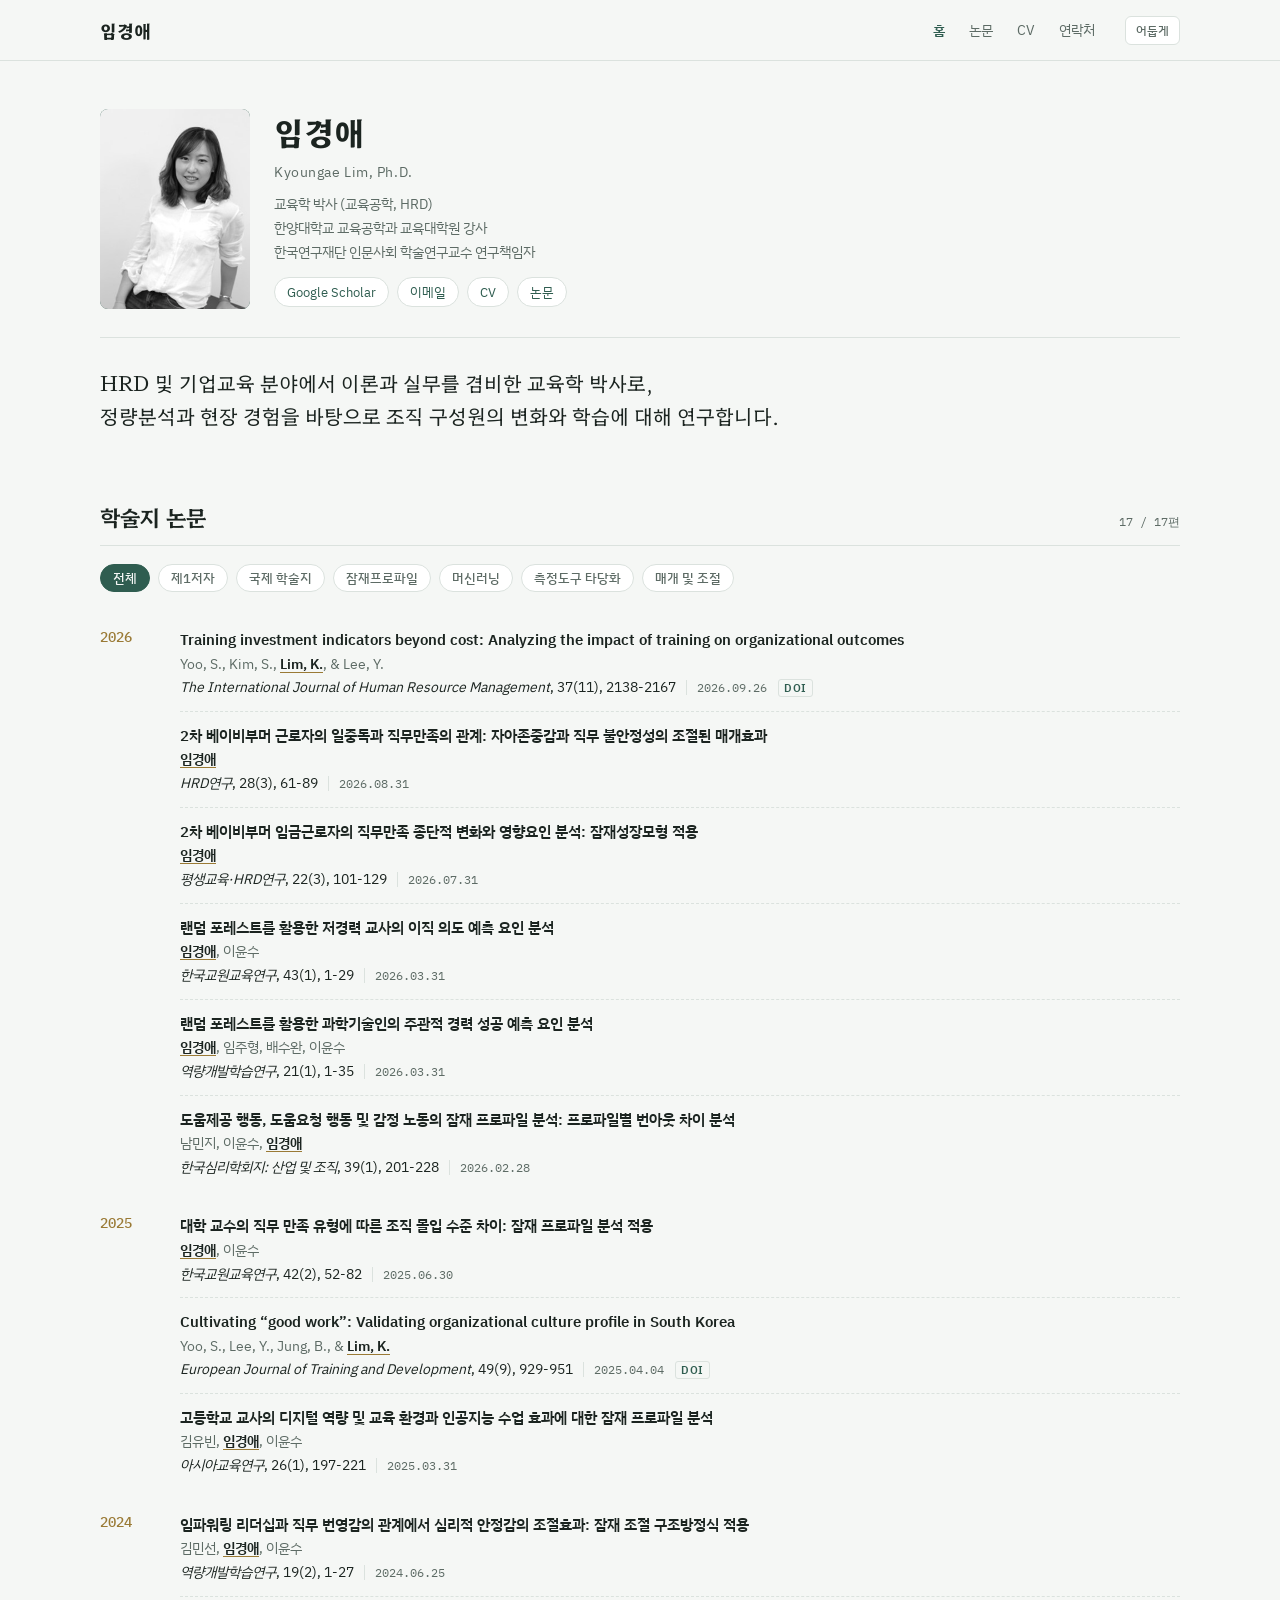
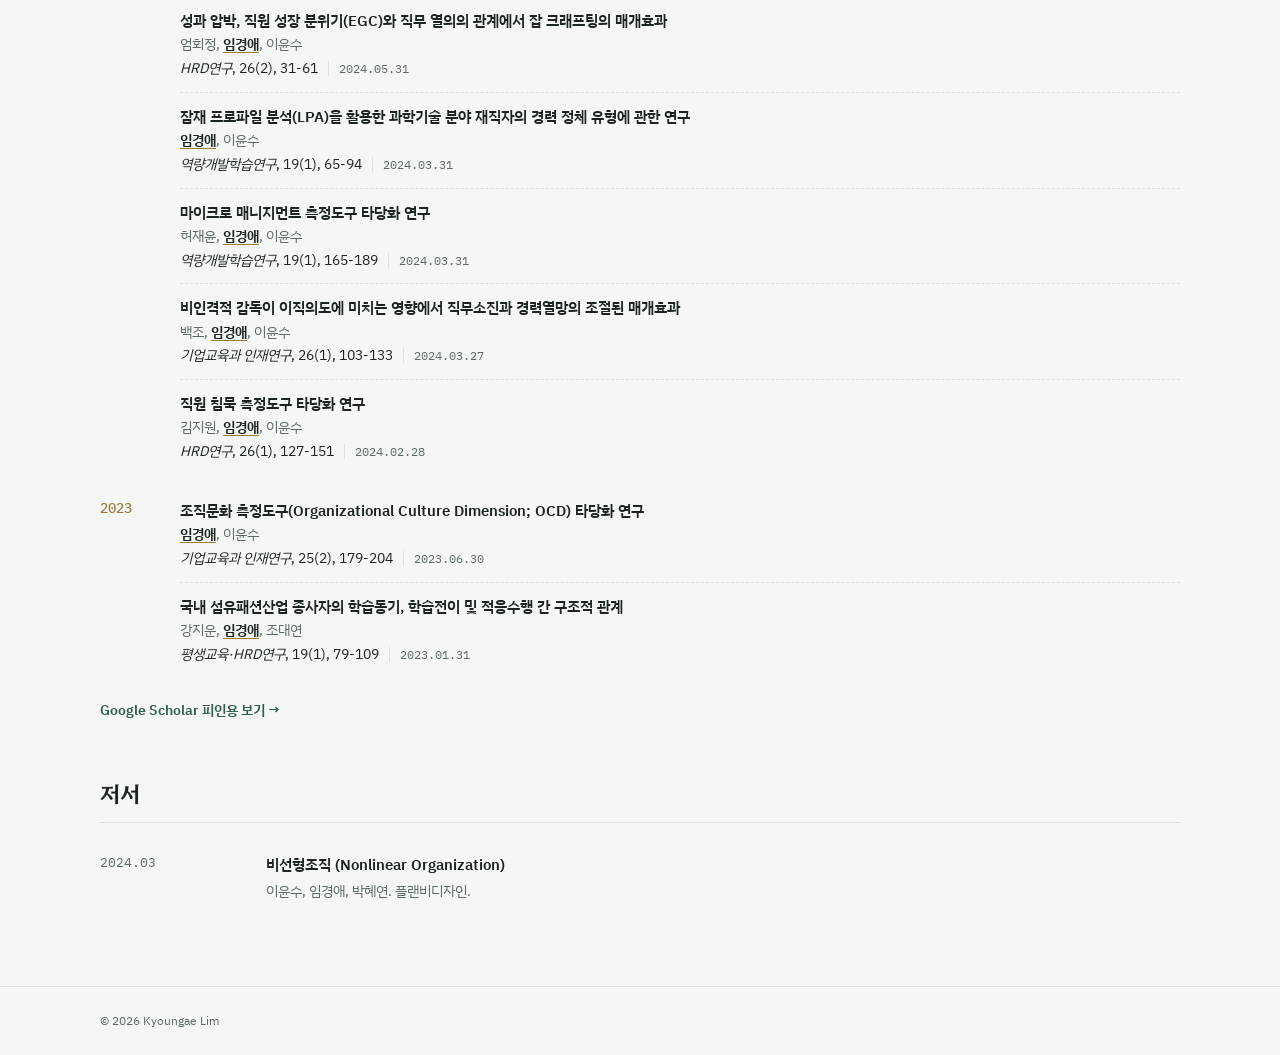
==== commit 8e05d4eb: "Show education only on CV page Co-Authored-By: Claude Opus 5.5 <noreply@anthropic.com>" ====
--- a/index.html
+++ b/index.html
@@ -42,16 +42,6 @@
 
       <div class="bio">
         <p class="lead">HRD 및 기업교육 분야에서 이론과 실무를 겸비한 교육학 박사로,<br>정량분석과 현장 경험을 바탕으로 조직 구성원의 변화와 학습에 대해 연구합니다.</p>
-        <div class="two">
-          <div>
-            <h3>학력</h3>
-            <ul class="plain edu">
-              <li><b>교육공학 박사</b><span>한양대학교 일반대학원, 2025</span></li>
-              <li><b>기업교육 석사</b><span>고려대학교 교육대학원, 2022</span></li>
-              <li><b>의류학 학사</b><span>계명대학교, 2003</span></li>
-            </ul>
-          </div>
-        </div>
       </div>
     </div>
 
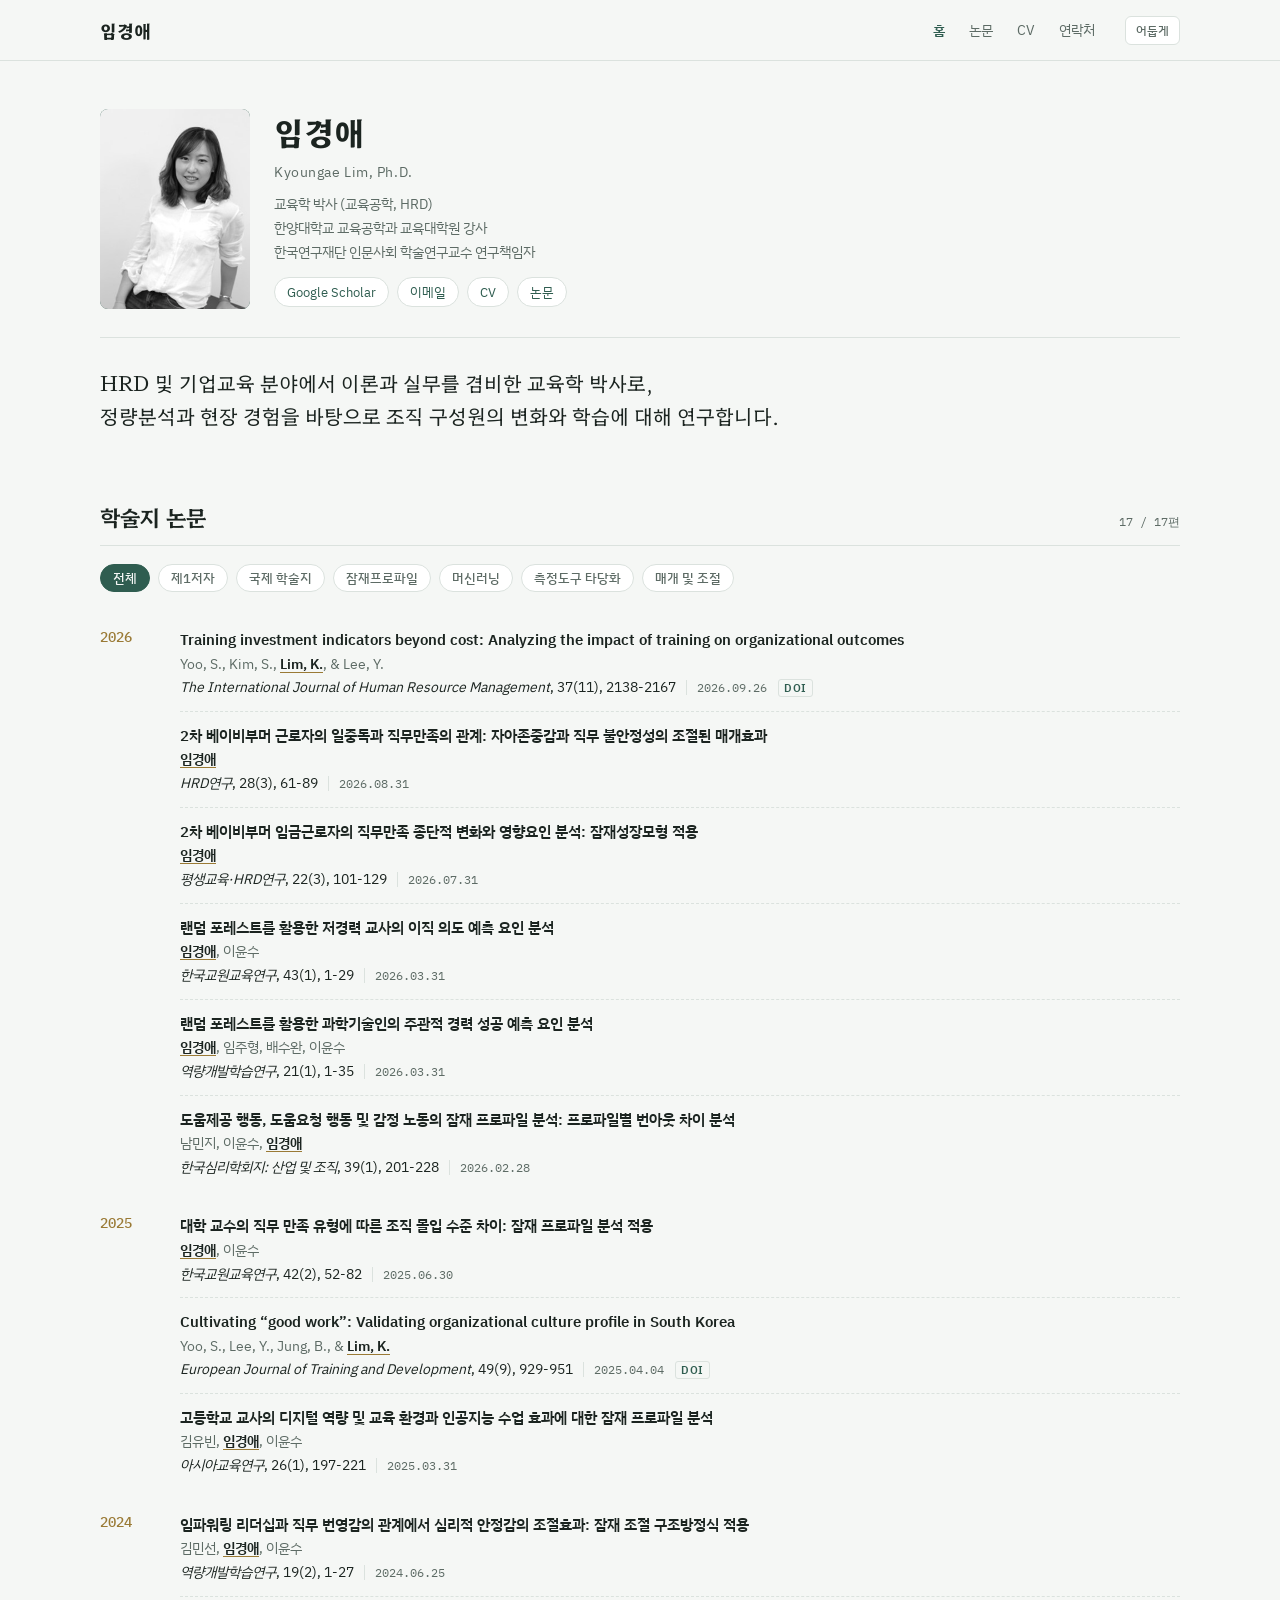
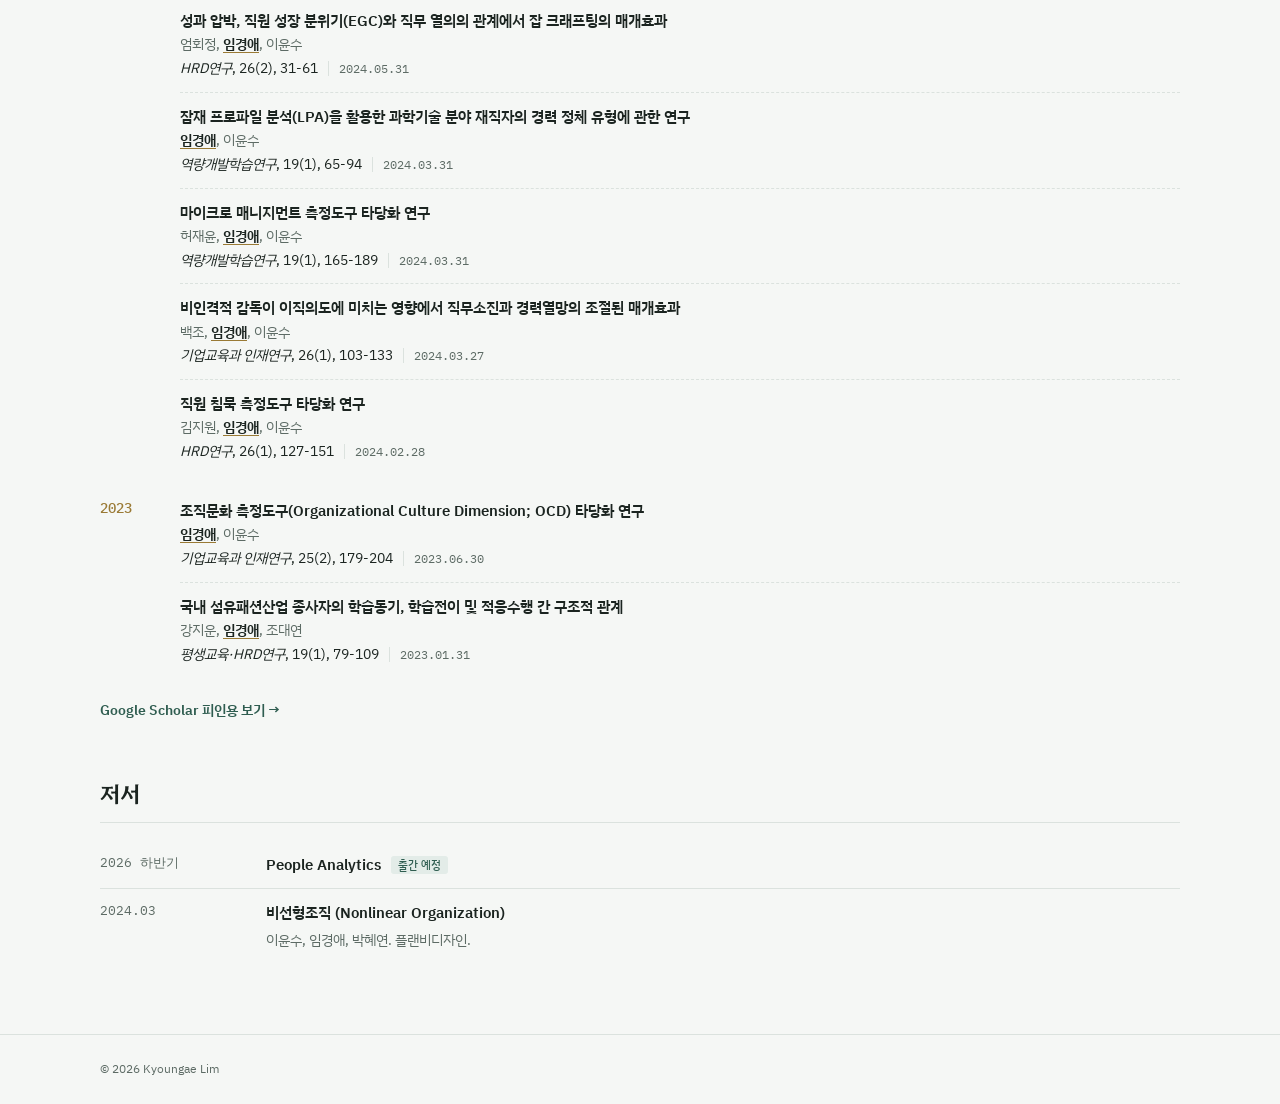
==== commit ae9d16b5: "Add forthcoming book People Analytics (2026 H2) Co-Authored-By: Claude Opus 5.5 <noreply@anthropic.c" ====
--- a/index.html
+++ b/index.html
@@ -55,6 +55,7 @@
     <section id="books">
       <h2>저서</h2>
       <ul class="rows">
+        <li class="row"><div class="when">2026 하반기</div><div class="what"><b>People Analytics</b> <span class="tags"><span class="tag">출간 예정</span></span></div></li>
         <li class="row"><div class="when">2024.03</div><div class="what"><b>비선형조직 (Nonlinear Organization)</b><p>이윤수, 임경애, 박혜연. 플랜비디자인.</p></div></li>
       </ul>
     </section>
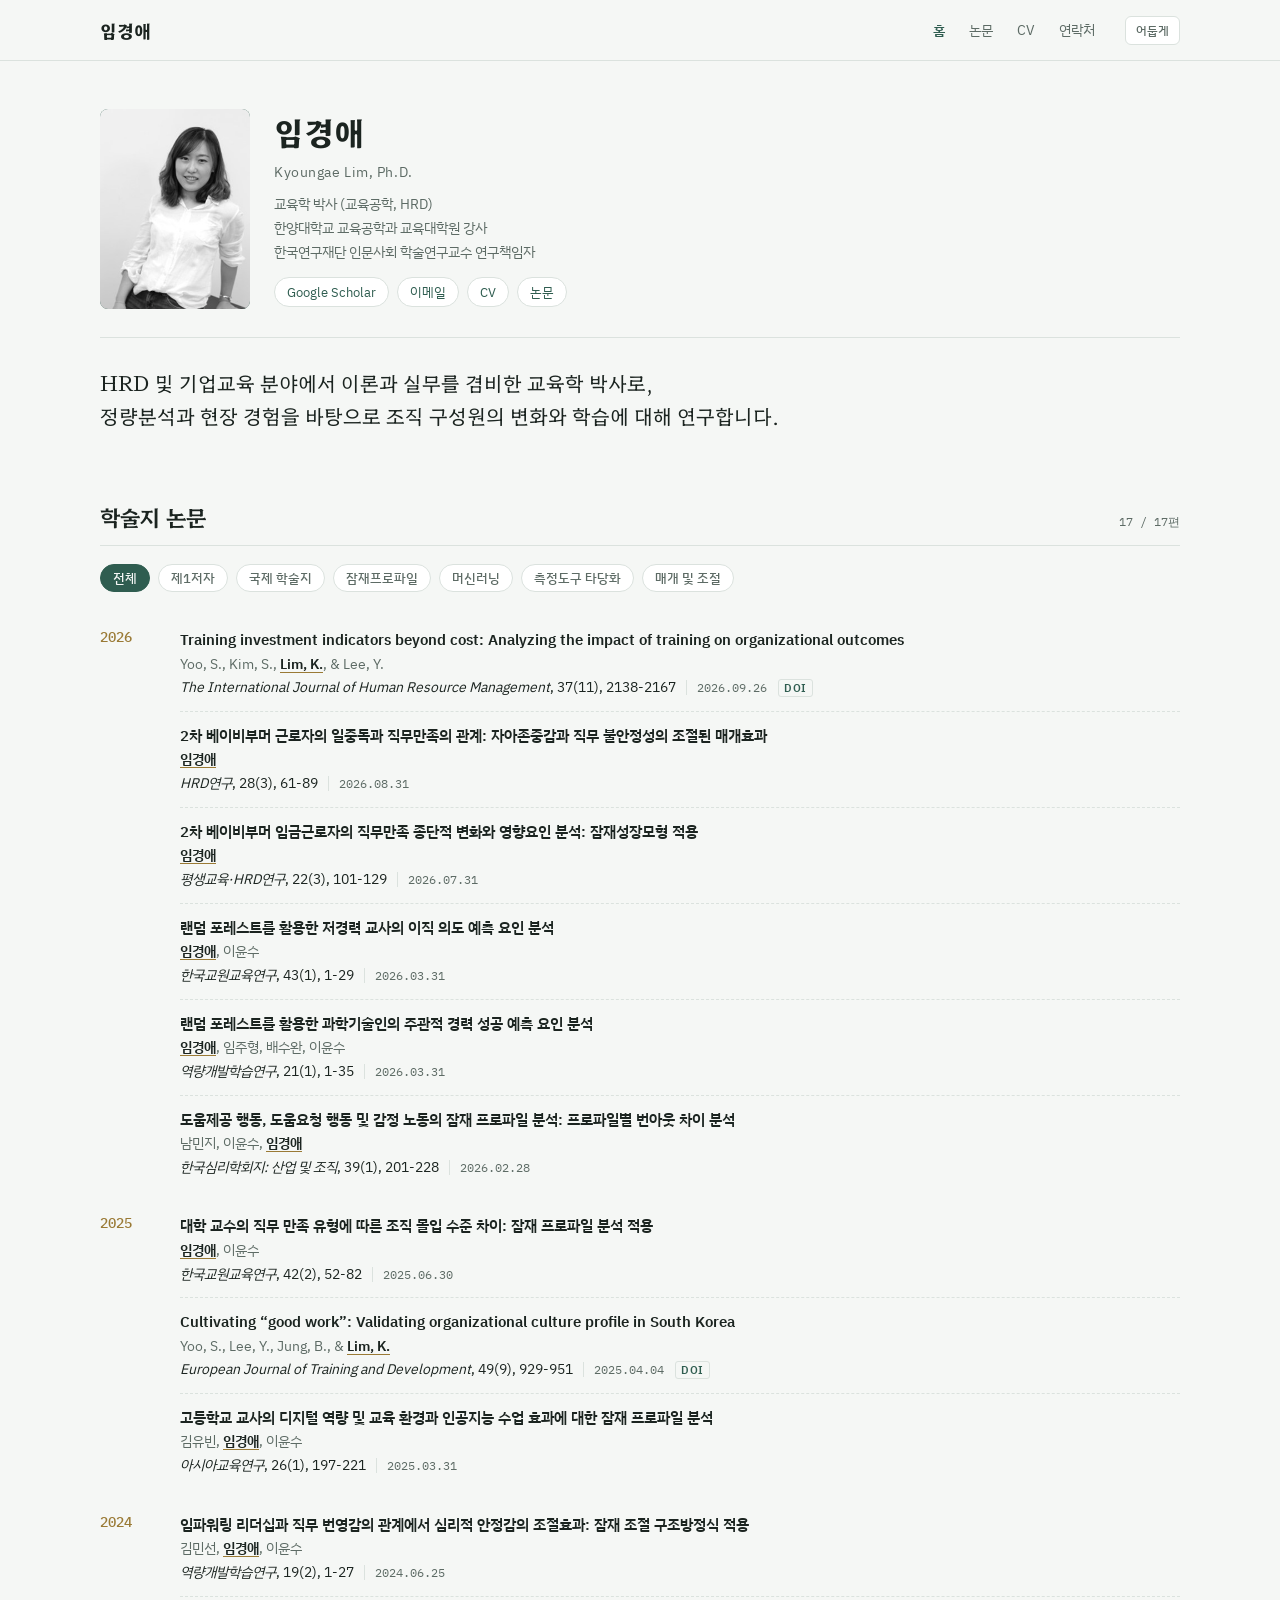
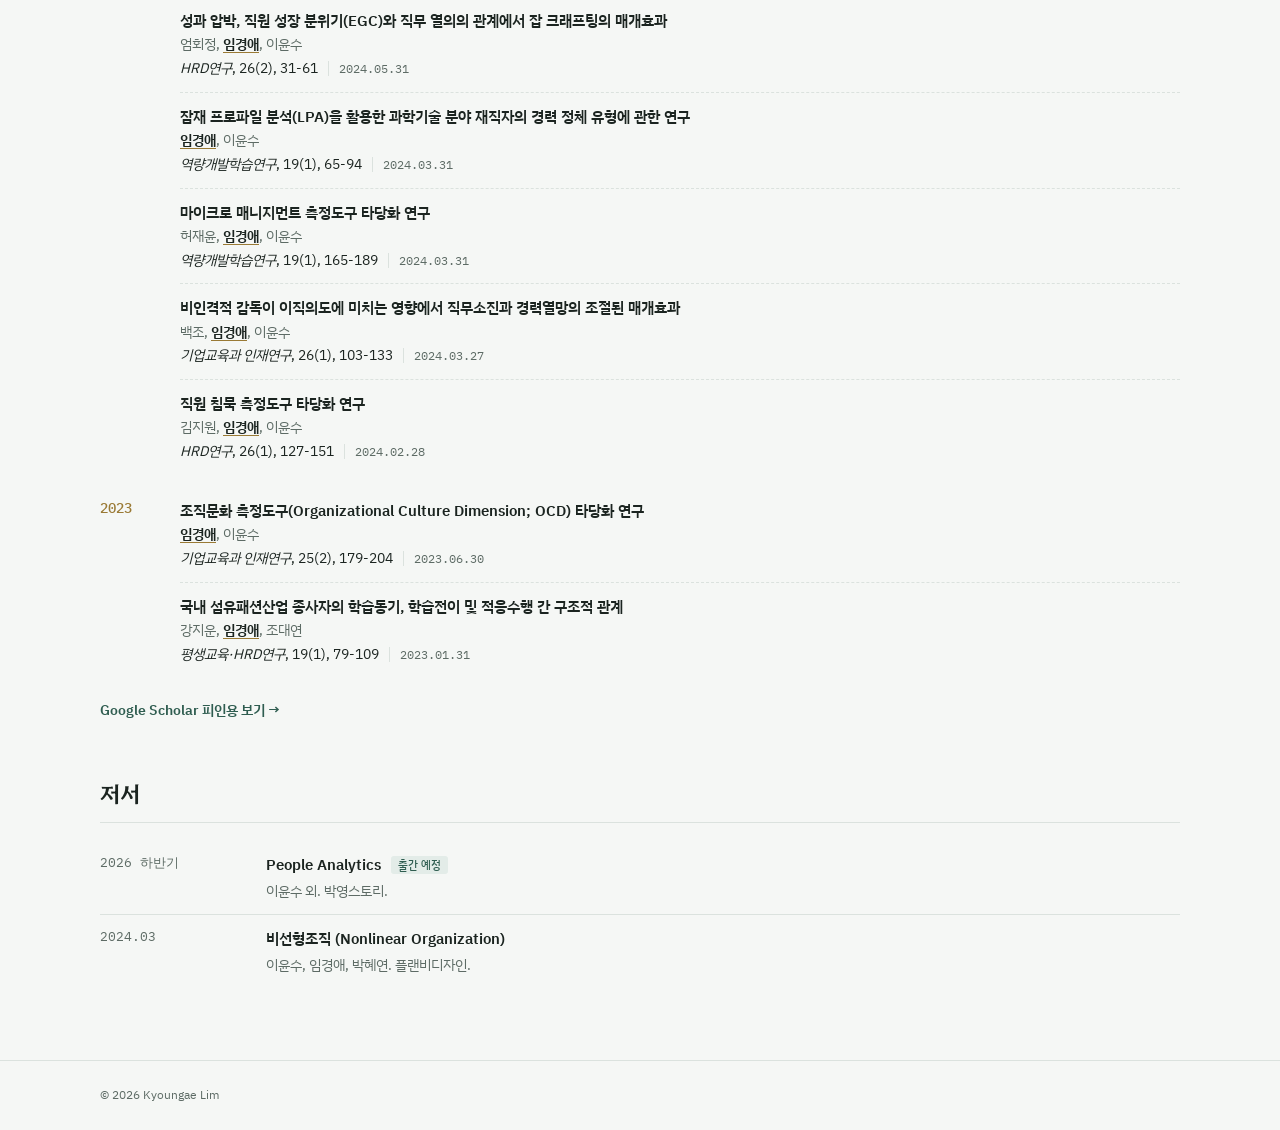
==== commit 070963ea: "Add authors and publisher for People Analytics Co-Authored-By: Claude Opus 5.5 <noreply@anthropic.co" ====
--- a/index.html
+++ b/index.html
@@ -55,7 +55,7 @@
     <section id="books">
       <h2>저서</h2>
       <ul class="rows">
-        <li class="row"><div class="when">2026 하반기</div><div class="what"><b>People Analytics</b> <span class="tags"><span class="tag">출간 예정</span></span></div></li>
+        <li class="row"><div class="when">2026 하반기</div><div class="what"><b>People Analytics</b> <span class="tags"><span class="tag">출간 예정</span></span><p>이윤수 외. 박영스토리.</p></div></li>
         <li class="row"><div class="when">2024.03</div><div class="what"><b>비선형조직 (Nonlinear Organization)</b><p>이윤수, 임경애, 박혜연. 플랜비디자인.</p></div></li>
       </ul>
     </section>
